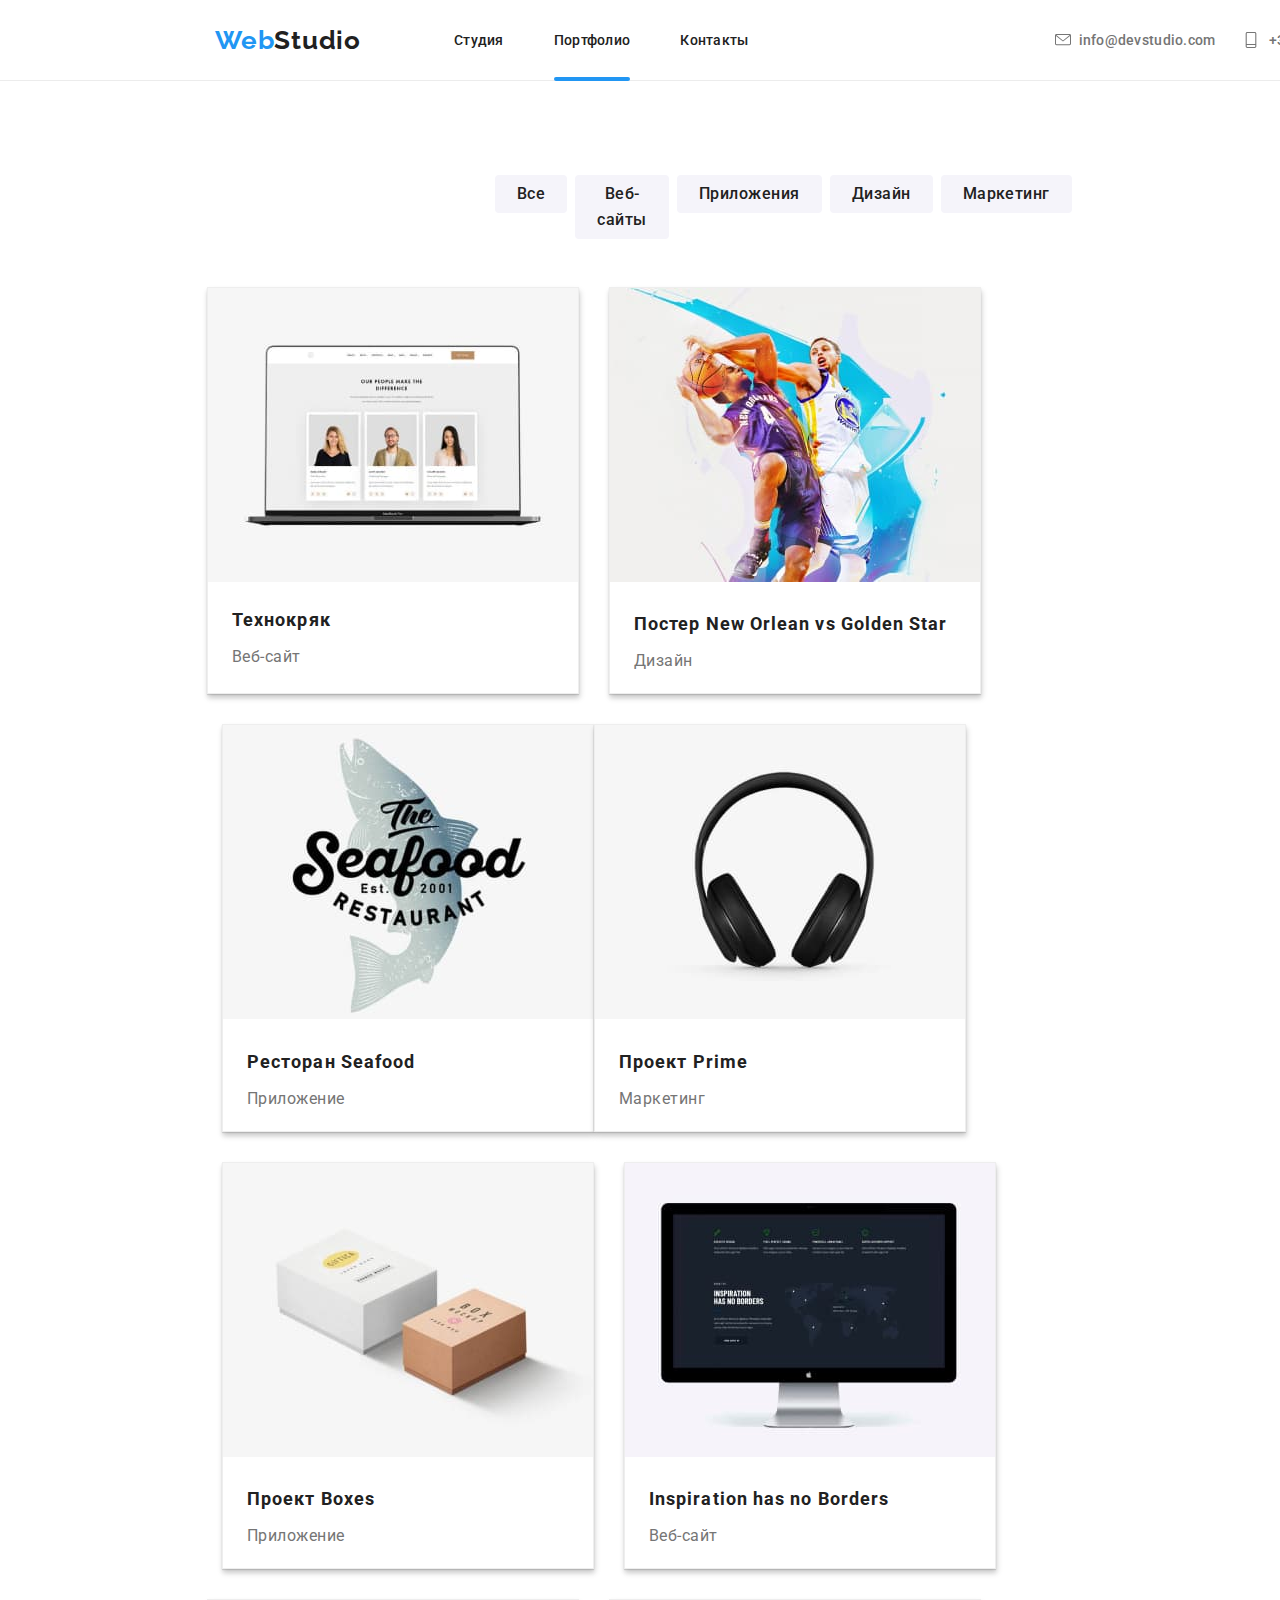
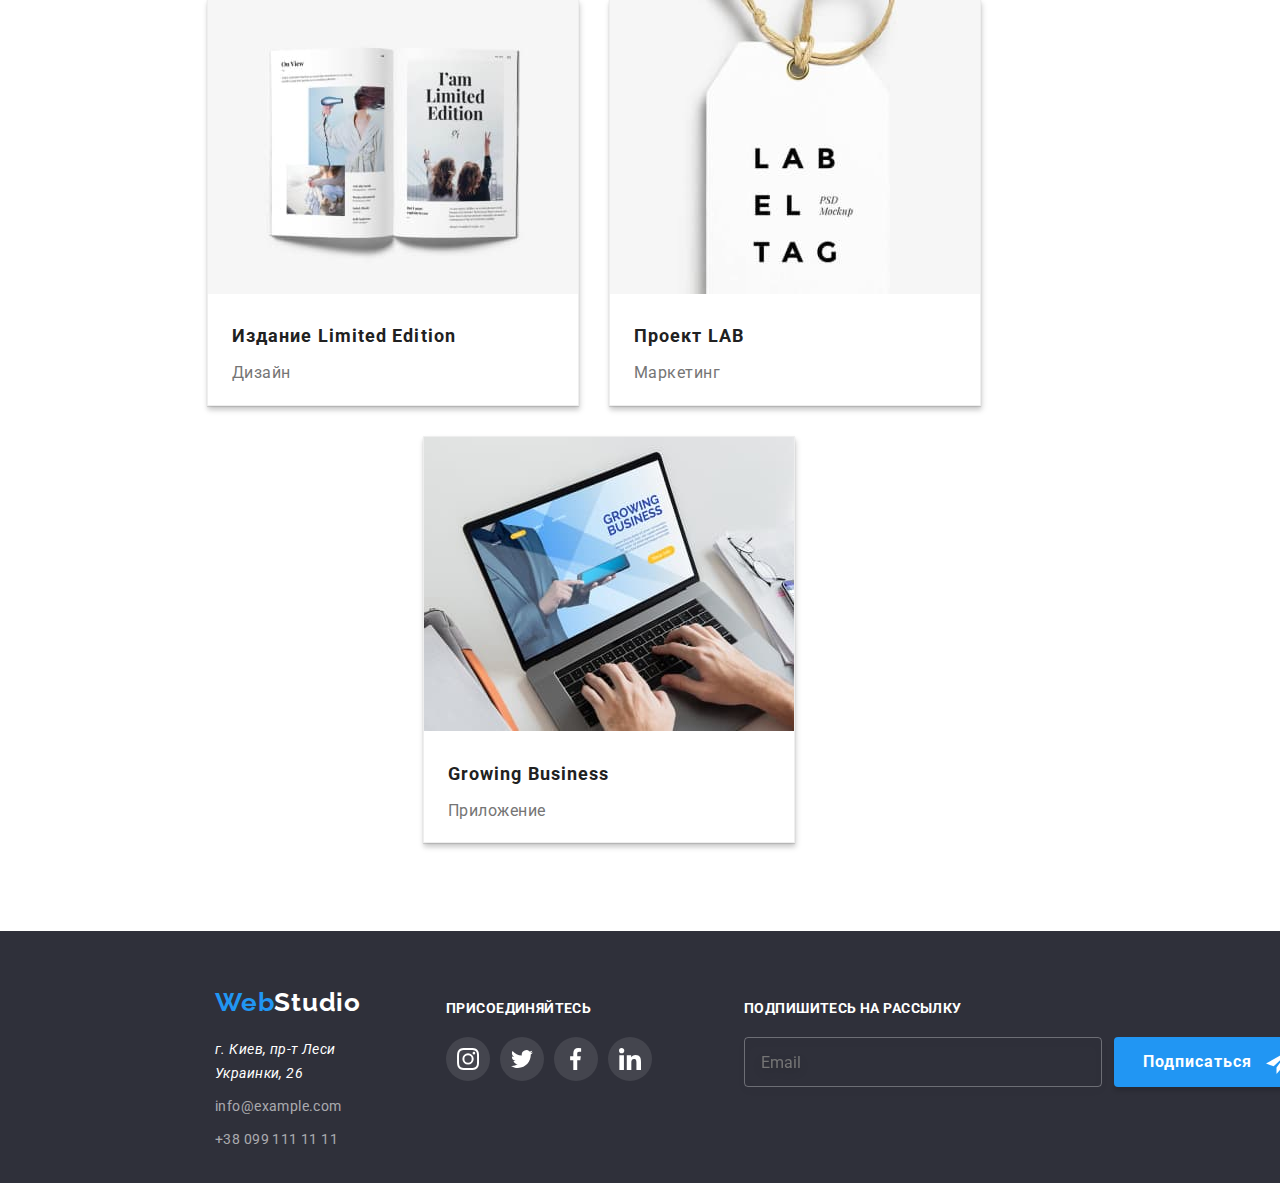
==== portfolio.html @ 0d61fb9a "hw7 done" ====
<!DOCTYPE html>
<html lang="en">
  <!-- Голова сторінки -->
  <head>
    <meta charset="UTF-8" />
    <meta name="viewport" content="width=device-width, initial-scale=1.0" />
    <title>Document</title>
    <link rel="stylesheet" href="./css/main.min.css" />
  </head>
  <body>
    <!-- Шапка сайта -->
    <header class="header border">
      <nav class="nav-container d-flex">
        <div class="nav-logo">
          <a href="/" class="logo-blue"
            >Web<span class="logo-black">Studio</span></a
          >
        </div>
        <div class="nav-menu">
          <ul class="nav-list d-flex">
            <li class="nav-item">
              <a href="./index.html" class="nav-item">Студия</a>
            </li>
            <li class="nav-item">
              <a href="./portfolio.html" class="nav-item blue-border"
                >Портфолио</a
              >
            </li>
            <li class="nav-item"><a href="#" class="nav-item">Контакты</a></li>
          </ul>
        </div>
        <div class="nav-contacts d-flex">
          <ul class="address-list d-flex">
            <li class="address-item">
              <a href="mailto:info@devstudio.com" class="address-link">
                <svg class="nav-icon p1">
                  <use href="./images/spreat.svg#icon-mail"></use>
                </svg>
                info@devstudio.com
              </a>
            </li>
            <li class="address-item">
              <a href="tel:+380961111111" class="address-link">
                <svg class="nav-icon p2">
                  <use href="./images/spreat.svg#icon-phone"></use>
                </svg>
                +38 096 111 11 11
              </a>
            </li>
          </ul>
        </div>
      </nav>
    </header>
    <!-- Головна частина сайта -->
    <main>
      <section class="portfolio-container d-flex">
        <div>
          <ul class="portfolio-filter d-flex">
            <li class="portfolio-button-container">
              <button class="portfolio-button">Все</button>
            </li>
            <li class="portfolio-button-container">
              <button class="portfolio-button">Веб-сайты</button>
            </li>
            <li class="portfolio-button-container">
              <button class="portfolio-button">Приложения</button>
            </li>
            <li class="portfolio-button-container">
              <button class="portfolio-button">Дизайн</button>
            </li>
            <li class="portfolio-button-container">
              <button class="portfolio-button">Маркетинг</button>
            </li>
          </ul>
        </div>
        <div class="portfolio-list d-flex">
          <ul class="d-flex">
            <li class="porfolio-item">
              <div class="portfolio-box rel">
                <img
                  src="./images/prt-1.jpg"
                  alt="Технокряк"
                  width="370"
                  height="294"
                />

                <div class="overlay-portfolio d-flex">
                  <p class="portfolio-item-text-firstitem">
                    Технокряк это современная площадка распространения
                    коронавируса. Компании используют эту платформу для
                    цифрового шпионажа и атак на защищённые сервера конкурентов.
                  </p>
                </div>
              </div>

              <h2 class="portfolio-item-title">Технокряк</h2>
              <p class="portfolio-item-text">Веб-сайт</p>
            </li>
            <li class="porfolio-item">
              <img
                src="./images/prt-2.jpg"
                alt="Баскетболісти"
                width="370"
                height="294"
              />
              <h2 class="portfolio-item-title">
                Постер New Orlean vs Golden Star
              </h2>
              <p class="portfolio-item-text">Дизайн</p>
            </li>
            <li class="porfolio-item">
              <img
                src="./images/prt-3.jpg"
                alt="Ресторан The seafood"
                width="370"
                height="294"
              />
              <h2 class="portfolio-item-title">Ресторан Seafood</h2>
              <p class="portfolio-item-text">Приложение</p>
            </li>
            <li class="porfolio-item">
              <img
                src="./images/prt-4.jpg"
                alt="Наушники"
                width="370"
                height="294"
              />
              <h2 class="portfolio-item-title">Проект Prime</h2>
              <p class="portfolio-item-text">Маркетинг</p>
            </li>
            <li class="porfolio-item">
              <img
                src="./images/prt-5.jpg"
                alt="Проект Boxes"
                width="370"
                height="294"
              />
              <h2 class="portfolio-item-title">Проект Boxes</h2>
              <p class="portfolio-item-text">Приложение</p>
            </li>
            <li class="porfolio-item">
              <img
                src="./images/prt-6.jpg"
                alt="Монитор"
                width="370"
                height="294"
              />
              <h2 class="portfolio-item-title">Inspiration has no Borders</h2>
              <p class="portfolio-item-text">Веб-сайт</p>
            </li>
            <li class="porfolio-item">
              <img
                src="./images/prt-7.jpg"
                alt="Издание"
                width="370"
                height="294"
              />
              <h2 class="portfolio-item-title">Издание Limited Edition</h2>
              <p class="portfolio-item-text">Дизайн</p>
            </li>
            <li class="porfolio-item">
              <img
                src="./images/prt-8.jpg"
                alt="LAB тэг"
                width="370"
                height="294"
              />
              <h2 class="portfolio-item-title">Проект LAB</h2>
              <p class="portfolio-item-text">Маркетинг</p>
            </li>
            <li class="porfolio-item">
              <img
                src="./images/prt-9.jpg"
                alt="Ноутбук"
                width="370"
                height="294"
              />
              <h2 class="portfolio-item-title">Growing Business</h2>
              <p class="portfolio-item-text">Приложение</p>
            </li>
          </ul>
        </div>
      </section>
    </main>
    <!-- Підвал сайта -->
    <footer>
      <div class="footer-div-background d-flex">
        <div class="footer-contacts d-flex">
          <a href="/" class="logo-blue"
            >Web<span class="logo-white">Studio</span></a
          >
          <address class="address-footer">
            г. Киев, пр-т Леси Украинки, 26
          </address>
          <a href="mailto:info@example.com" class="contacts-footer"
            >info@example.com</a
          >

          <a href="tel:+380991111111" class="contacts-footer"
            >+38 099 111 11 11</a
          >
        </div>
        <div class="footer-socials">
          <h3 class="join-title">Присоединяйтесь</h3>
          <ul class="footer-list d-flex">
            <li class="footer-list-icon-container d-flex">
              <a href="#" class="footer-social-link">
                <svg class="footer-social-icon">
                  <use href="./images/spreat.svg#icon-instagram"></use>
                </svg>
              </a>
            </li>
            <li class="footer-list-icon-container">
              <a href="#" class="footer-social-link">
                <svg class="footer-social-icon">
                  <use href="./images/spreat.svg#icon-twitter"></use>
                </svg>
              </a>
            </li>
            <li class="footer-list-icon-container">
              <a href="#" class="footer-social-link">
                <svg class="footer-social-icon">
                  <use href="./images/spreat.svg#icon-facebook"></use>
                </svg>
              </a>
            </li>
            <li class="footer-list-icon-container">
              <a href="#" class="footer-social-link">
                <svg class="footer-social-icon">
                  <use href="./images/spreat.svg#icon-linkedin"></use>
                </svg>
              </a>
            </li>
          </ul>
        </div>

        <div class="mail-subscribe">
          <h3 class="join-title">Подпишитесь на рассылку</h3>
          <form class="submit-form d-flex">
            <input
              class="submit"
              type="email"
              name="email"
              placeholder="Email"
            />
            <button class="button-subscribe rel" type="submit">
              Подписаться
            </button>
          </form>
        </div>
      </div>
    </footer>
  </body>
</html>
---- css/main.min.css ----
@import url("https://fonts.googleapis.com/css2?family=Raleway:wght@700&family=Roboto:wght@400;500;700;900&display=swap");.d-flex{display:-webkit-box;display:-ms-flexbox;display:flex}.rel{position:relative}.mauto{margin:0 auto}a{text-decoration:none}ul{list-style-type:none;padding:0;margin:0}img{width:100%}.nav-item,.address-link{font-weight:500;font-size:14px;line-height:16px;letter-spacing:0.02em}.logo-blue,.logo-black,.logo-white{font-family:Raleway;font-weight:bold;font-size:26px;line-height:31px;letter-spacing:0.03em}.hero-button{font-weight:bold;font-size:16px;line-height:30px;letter-spacing:0.06em;-webkit-box-shadow:0px 4px 4px rgba(0,0,0,0.15);box-shadow:0px 4px 4px rgba(0,0,0,0.15);border-radius:4px}.hero-title{font-weight:900;font-size:44px;line-height:60px;text-align:center;letter-spacing:0.06em;text-transform:uppercase}.modal-title{font-weight:bold;font-size:20px;line-height:23px;text-align:center;letter-spacing:0.03em;color:#212121;margin:0;margin-bottom:30px;padding:0}.form-input,.text-area{border:1px solid rgba(33,33,33,0.2);border-radius:4px}.title{font-weight:700;font-size:36px;line-height:1.16;letter-spacing:0.03em;color:#212121;padding-bottom:50px;padding-top:94px;margin:0;margin-left:612px}/*! modern-normalize v0.6.0 | MIT License | https://github.com/sindresorhus/modern-normalize */*,*::before,*::after{-webkit-box-sizing:border-box;box-sizing:border-box}:root{-moz-tab-size:4;-o-tab-size:4;tab-size:4}html{line-height:1.15;-webkit-text-size-adjust:100%}h1{margin:0}button{border:none}body{font-family:"Roboto", sans-serif;margin:0}hr{height:0}abbr[title]{-webkit-text-decoration:underline dotted;text-decoration:underline dotted}b,strong{font-weight:bolder}code,kbd,samp,pre{font-family:SFMono-Regular, Consolas, "Liberation Mono", Menlo, monospace;font-size:1em}small{font-size:80%}sub,sup{font-size:75%;line-height:0;position:relative;vertical-align:baseline}sub{bottom:-0.25em}sup{top:-0.5em}button,input,optgroup,select,textarea{font-family:inherit;font-size:100%;line-height:1.15;margin:0}button,select{text-transform:none}button,[type="button"],[type="reset"],[type="submit"]{-webkit-appearance:button}button::-moz-focus-inner,[type="button"]::-moz-focus-inner,[type="reset"]::-moz-focus-inner,[type="submit"]::-moz-focus-inner{border-style:none;padding:0}button:-moz-focusring,[type="button"]:-moz-focusring,[type="reset"]:-moz-focusring,[type="submit"]:-moz-focusring{outline:1px dotted ButtonText}fieldset{padding:0.35em 0.75em 0.625em}legend{padding:0}progress{vertical-align:baseline}[type="number"]::-webkit-inner-spin-button,[type="number"]::-webkit-outer-spin-button{height:auto}[type="search"]{-webkit-appearance:textfield;outline-offset:-2px}[type="search"]::-webkit-search-decoration{-webkit-appearance:none}::-webkit-file-upload-button{-webkit-appearance:button;font:inherit}summary{display:list-item}.nav-container{display:-webkit-box;display:-ms-flexbox;display:flex;-webkit-box-align:center;-ms-flex-align:center;align-items:center;margin-left:215px;margin-right:auto;height:80px;width:100%}.logo-blue{color:#2196f3}.logo-black{color:#212121}.nav-menu{padding-left:93px;padding-right:305px}.nav-item{color:#212121}.nav-item:not(:last-child){padding-right:50px}.nav-item:hover{color:#2196f3;-webkit-transition:250ms cubic-bezier(0.4, 0, 0.2, 1);transition:250ms cubic-bezier(0.4, 0, 0.2, 1)}.blue-border{position:relative}.blue-border::after{content:"";position:absolute;width:100%;height:4px;background:#2196f3;border-radius:2px;display:inline-block;top:44.5px;left:0}.address-list{padding-left:10px}.address-list :not(:last-child){padding-right:38px}.address-item{padding-left:15px;display:-webkit-box;display:-ms-flexbox;display:flex;-ms-flex-wrap:nowrap;flex-wrap:nowrap;-webkit-box-pack:center;-ms-flex-pack:center;justify-content:center;-webkit-box-align:center;-ms-flex-align:center;align-items:center}.nav-contacts{position:relative}.address-link{color:#757575}.address-link:hover{color:#2196f3;-webkit-transition:250ms cubic-bezier(0.4, 0, 0.2, 1);transition:250ms cubic-bezier(0.4, 0, 0.2, 1)}.nav-icon{position:absolute;height:24px;width:16px;fill:currentColor;display:inline-block}.nav-icon.p1{left:1px;top:-4px}.nav-icon.p2{left:189px;top:-4px}.overlay{height:600px;background-image:-webkit-gradient(linear, left top, right top, from(rgba(47,48,58,0.4)), to(rgba(47,48,58,0.4))),url("../images/overlay.jpg");background-image:linear-gradient(to right, rgba(47,48,58,0.4), rgba(47,48,58,0.4)),url("../images/overlay.jpg");background-repeat:no-repeat;display:block;background-size:cover;background-position:center;width:100%}.hero-title{position:absolute;left:452px;top:280px;color:#fff;width:696px;height:120px}.footer-div-background{padding-left:215px;padding-top:56px;padding-bottom:25px;background:#2f303a;height:252px}.footer-div-background div{-ms-flex-wrap:wrap;flex-wrap:wrap}.footer-contacts{-webkit-box-orient:vertical;-webkit-box-direction:normal;-ms-flex-direction:column;flex-direction:column;padding:0;margin-right:85px}.logo-white{color:#fff}.address-footer{font-size:14px;line-height:1.71;letter-spacing:0.03em;color:#fff;padding-top:20px}.contacts-footer{font-size:14px;line-height:1.71;letter-spacing:0.03em;color:rgba(255,255,255,0.6);padding-top:9px}.footer-socials{display:block;margin-right:92px}.join-title{font-weight:700;font-size:14px;line-height:1.14;letter-spacing:0.03em;text-transform:uppercase;color:#fff;margin-bottom:20px}.footer-list{padding:0;-webkit-box-pack:start;-ms-flex-pack:start;justify-content:flex-start}.footer-social-link{display:-webkit-inline-box;display:-ms-inline-flexbox;display:inline-flex;-webkit-box-pack:center;-ms-flex-pack:center;justify-content:center;-webkit-box-align:center;-ms-flex-align:center;align-items:center;color:#fff;height:44px;width:44px;background:rgba(255,255,255,0.1);border-radius:50%;-webkit-transition:250ms cubic-bezier(0.4, 0, 0.2, 1);transition:250ms cubic-bezier(0.4, 0, 0.2, 1)}.footer-social-link:hover{background-color:#2196f3;color:#ffffff;border-radius:50%}.footer-social-icon{width:22px;height:22px;fill:currentColor}.footer-list-icon-container:not(:last-child){padding-right:10px}.mail-subscribe{display:block}.submit{padding-left:16px;width:358px;height:50px;-webkit-filter:drop-shadow(0px 4px 4px rgba(0,0,0,0.15));filter:drop-shadow(0px 4px 4px rgba(0,0,0,0.15));border-radius:4px;background-color:inherit;margin-right:12px;color:#fff;border:1px solid rgba(255,255,255,0.3)}.submit:focus{content:"";outline:none;border:1px solid rgba(255,255,255,0.3);-webkit-filter:drop-shadow(0px 4px 4px rgba(0,0,0,0.15));filter:drop-shadow(0px 4px 4px rgba(0,0,0,0.15))}.submit-form{-ms-flex-wrap:nowrap;flex-wrap:nowrap}.button-subscribe{width:200px;height:50px;background:#2196f3;-webkit-box-shadow:0px 4px 4px rgba(0,0,0,0.15);box-shadow:0px 4px 4px rgba(0,0,0,0.15);border:0;border-radius:4px;font-weight:bold;font-size:16px;line-height:30px;letter-spacing:0.06em;display:-webkit-inline-box;display:-ms-inline-flexbox;display:inline-flex;-webkit-box-pack:center;-ms-flex-pack:center;justify-content:center;-webkit-box-align:center;-ms-flex-align:center;align-items:center;color:#fff;padding-right:62px;padding-left:29px}.button-subscribe::after{display:block;content:"";background-image:url(../images/telegram-icon.svg);width:24px;height:24px;position:absolute;top:13px;right:0;-webkit-transform:translateX(-100%);transform:translateX(-100%)}.benefits-container{margin-top:94px;width:100%;margin-right:auto;margin-left:auto}.img-benefits{width:270px;height:120px;background:#f5f4fa;border-radius:4px;background-repeat:no-repeat;background-position:center;margin-bottom:30px}.img1{background-image:url(/images/sputnik.svg)}.img2{background-image:url(/images/clock.svg)}.img3{background-image:url(/images/diagram.svg)}.img4{background-image:url(/images/astronaut.svg)}.benefits-list{margin:0;padding:0;bottom:none;-webkit-box-align:center;-ms-flex-align:center;align-items:center;padding:0;margin-left:215px;margin-right:215px}.benefits-list li:not(:last-child){margin-right:30px}.benefits-item{display:inline-block;-ms-flex-wrap:wrap;flex-wrap:wrap;-webkit-box-align:center;-ms-flex-align:center;align-items:center;text-align:left;-webkit-box-pack:center;-ms-flex-pack:center;justify-content:center}.benefits-title{font-weight:700;font-size:14px;line-height:1.14;letter-spacing:0.03em;text-transform:uppercase;color:#212121}.benefits-text{font-size:14px;line-height:1.71;letter-spacing:0.03em;color:#757575;width:270px;height:75px;margin:0;margin-top:10px}.flex-container{margin-bottom:94px}.doing-list{padding-left:0;margin:0 215px;padding-left:0;padding-right:0;margin-top:0;margin-left:215px;margin-right:215px;font-weight:bold;font-size:14px;line-height:16px;text-align:center;letter-spacing:0.03em;text-transform:uppercase}.doing-item{width:370px;height:294px;position:relative}.doing-item:not(:last-child){margin-right:30px}.doing-img{width:370px;height:294px;z-index:-1}.doing-text{position:absolute;z-index:1;bottom:16px;font-weight:700;font-size:14px;line-height:1.14;text-align:center;letter-spacing:0.03em;text-transform:uppercase;color:#fff}.doint-item-container{position:absolute;bottom:0;-webkit-box-pack:center;-ms-flex-pack:center;justify-content:center;-webkit-box-align:center;-ms-flex-align:center;align-items:center;width:370px;height:70px;background-color:rgba(47,48,58,0.8)}.section-background{background-color:#f5f4fa}.team-container{-webkit-box-orient:vertical;-webkit-box-direction:normal;-ms-flex-direction:column;flex-direction:column;-ms-flex-wrap:wrap;flex-wrap:wrap;height:702px;padding-top:92px;margin-left:215px}.team-h{margin:0;margin-bottom:50px;padding:0;margin-left:451px}.team-list{padding-bottom:94px;text-align:center;-webkit-box-align:center;-ms-flex-align:center;align-items:center;margin:0;padding:0}.team-item{display:block;background:#fff;-webkit-box-shadow:0px 1px 3px rgba(0,0,0,0.12),0px 1px 1px rgba(0,0,0,0.14),0px 2px 1px rgba(0,0,0,0.2);box-shadow:0px 1px 3px rgba(0,0,0,0.12),0px 1px 1px rgba(0,0,0,0.14),0px 2px 1px rgba(0,0,0,0.2);border-radius:0px 0px 4px 4px;width:270px;height:428px}.team-item:not(:last-child){margin-right:30px}.team-list-top{display:block;width:270px;height:260px;margin:0;padding:0}.team-name{-webkit-box-align:center;-ms-flex-align:center;align-items:center;-webkit-box-pack:center;-ms-flex-pack:center;justify-content:center;font-weight:500;font-size:16px;line-height:1.19;text-align:center;letter-spacing:0.03em;color:#212121;padding-top:30px}.team-position{font-size:16px;line-height:1.19;letter-spacing:0.03em;color:#757575;text-align:center;padding-top:10px;margin:0}.social-list{padding-left:32px;padding-top:16px;display:-webkit-box;display:-ms-flexbox;display:flex}.social-link{display:-webkit-inline-box;display:-ms-inline-flexbox;display:inline-flex;-webkit-box-pack:center;-ms-flex-pack:center;justify-content:center;-webkit-box-align:center;-ms-flex-align:center;align-items:center;color:#afb1b8;height:44px;width:44px;-webkit-transition:250ms cubic-bezier(0.4, 0, 0.2, 1);transition:250ms cubic-bezier(0.4, 0, 0.2, 1);overflow:hidden;margin-right:10px}.social-link:hover{background-color:#2196f3;color:#fff;border-radius:50%}.social-icon{width:22px;height:22px;fill:currentColor}.fav-clients{-webkit-box-orient:vertical;-webkit-box-direction:normal;-ms-flex-direction:column;flex-direction:column;margin-bottom:98px}.fav-title{font-weight:700;font-size:36px;line-height:1.16;letter-spacing:0.03em;color:#212121;margin:0;padding-bottom:50px;padding-top:99px;margin-left:605px}.clients-list{margin-left:215px;margin-right:215px;display:-webkit-box;display:-ms-flexbox;display:flex;padding-left:0}.clients-list-item{display:-webkit-inline-box;display:-ms-inline-flexbox;display:inline-flex;-webkit-box-pack:center;-ms-flex-pack:center;justify-content:center;-webkit-box-align:center;-ms-flex-align:center;align-items:center;border:1px solid #afb1b8;-webkit-box-sizing:border-box;box-sizing:border-box;border-radius:4px;width:170px;height:90px;color:#afb1b8;-webkit-transition:250ms cubic-bezier(0.4, 0, 0.2, 1);transition:250ms cubic-bezier(0.4, 0, 0.2, 1)}.clients-list-item:hover{color:#2196f3;border:1px solid #2196f3}.clients-logo{fill:currentColor;width:44px;height:49px}.clients-item:not(:last-child){padding-right:30px}.footer-div-background{padding-left:215px;padding-top:56px;padding-bottom:25px;background:#2f303a;height:252px}.footer-div-background div{-ms-flex-wrap:wrap;flex-wrap:wrap}.footer-contacts{-webkit-box-orient:vertical;-webkit-box-direction:normal;-ms-flex-direction:column;flex-direction:column;padding:0;margin-right:85px}.logo-white{color:#fff}.address-footer{font-size:14px;line-height:1.71;letter-spacing:0.03em;color:#fff;padding-top:20px}.contacts-footer{font-size:14px;line-height:1.71;letter-spacing:0.03em;color:rgba(255,255,255,0.6);padding-top:9px}.footer-socials{display:block;margin-right:92px}.join-title{font-weight:700;font-size:14px;line-height:1.14;letter-spacing:0.03em;text-transform:uppercase;color:#fff;margin-bottom:20px}.footer-list{padding:0;-webkit-box-pack:start;-ms-flex-pack:start;justify-content:flex-start}.footer-social-link{display:-webkit-inline-box;display:-ms-inline-flexbox;display:inline-flex;-webkit-box-pack:center;-ms-flex-pack:center;justify-content:center;-webkit-box-align:center;-ms-flex-align:center;align-items:center;color:#fff;height:44px;width:44px;background:rgba(255,255,255,0.1);border-radius:50%;-webkit-transition:250ms cubic-bezier(0.4, 0, 0.2, 1);transition:250ms cubic-bezier(0.4, 0, 0.2, 1)}.footer-social-link:hover{background-color:#2196f3;color:#ffffff;border-radius:50%}.footer-social-icon{width:22px;height:22px;fill:currentColor}.footer-list-icon-container:not(:last-child){padding-right:10px}.mail-subscribe{display:block}.submit{padding-left:16px;width:358px;height:50px;-webkit-filter:drop-shadow(0px 4px 4px rgba(0,0,0,0.15));filter:drop-shadow(0px 4px 4px rgba(0,0,0,0.15));border-radius:4px;background-color:inherit;margin-right:12px;color:#fff;border:1px solid rgba(255,255,255,0.3)}.submit:focus{content:"";outline:none;border:1px solid rgba(255,255,255,0.3);-webkit-filter:drop-shadow(0px 4px 4px rgba(0,0,0,0.15));filter:drop-shadow(0px 4px 4px rgba(0,0,0,0.15))}.submit-form{-ms-flex-wrap:nowrap;flex-wrap:nowrap}.button-subscribe{width:200px;height:50px;background:#2196f3;-webkit-box-shadow:0px 4px 4px rgba(0,0,0,0.15);box-shadow:0px 4px 4px rgba(0,0,0,0.15);border:0;border-radius:4px;font-weight:bold;font-size:16px;line-height:30px;letter-spacing:0.06em;display:-webkit-inline-box;display:-ms-inline-flexbox;display:inline-flex;-webkit-box-pack:center;-ms-flex-pack:center;justify-content:center;-webkit-box-align:center;-ms-flex-align:center;align-items:center;color:#fff;padding-right:62px;padding-left:29px}.button-subscribe::after{display:block;content:"";background-image:url(../images/telegram-icon.svg);width:24px;height:24px;position:absolute;top:13px;right:0;-webkit-transform:translateX(-100%);transform:translateX(-100%)}.border{border-bottom:1px solid #ececec}.portfolio-container{-ms-flex-wrap:wrap;flex-wrap:wrap}.portfolio-containerdiv{margin-left:100px;margin:0;padding:0}.portfolio-filter{padding:0;margin:94px 495px 48px}.portfolio-button-container{display:block;margin:0;margin-right:8px}.portfolio-button{background:#f5f4fa;border-radius:4px;border:0;font-weight:500;padding:6px 22px;font-size:16px;line-height:26px;text-align:center;letter-spacing:0.03em;color:#212121;-webkit-transition:250ms cubic-bezier(0.4, 0, 0.2, 1);transition:250ms cubic-bezier(0.4, 0, 0.2, 1)}.portfolio-button:hover{color:#fff;background:#2196f3;-webkit-box-shadow:0px 3px 1px rgba(0,0,0,0.1),0px 1px 2px rgba(0,0,0,0.08),0px 2px 2px rgba(0,0,0,0.12);box-shadow:0px 3px 1px rgba(0,0,0,0.1),0px 1px 2px rgba(0,0,0,0.08),0px 2px 2px rgba(0,0,0,0.12);border-radius:4px;border:0;font-family:Roboto;font-style:normal;font-weight:500;font-size:16px;line-height:26px;text-align:center;letter-spacing:0.03em}.portfolio-list{max-width:1600px;-ms-flex-wrap:wrap;flex-wrap:wrap;margin-left:138px;margin-right:200px}.porfolio-item{display:block;background:#fff;border:1px solid #eeeeee;-webkit-box-shadow:0px 1px 1px rgba(0,0,0,0.12),0px 4px 4px rgba(0,0,0,0.06),1px 4px 6px rgba(0,0,0,0.16);box-shadow:0px 1px 1px rgba(0,0,0,0.12),0px 4px 4px rgba(0,0,0,0.06),1px 4px 6px rgba(0,0,0,0.16);margin:0;padding:0;margin-right:30px;margin-bottom:30px}.porfolio-item:nth-child(3n){margin-right:0}.porfolio-item:nth-last-child(-n+3){margin-bottom:30px}.portfolio-box{width:370px;height:294px;overflow:hidden;margin:0;padding:0}.portfolio-box:hover .overlay-portfolio{-webkit-transform:translatey(0);transform:translatey(0)}.overlay-portfolio{-webkit-box-pack:center;-ms-flex-pack:center;justify-content:center;-webkit-box-align:center;-ms-flex-align:center;align-items:center;position:absolute;top:0;left:0;width:100%;height:100%;background:rgba(33,150,243,0.9);-webkit-transform:translatey(100%);transform:translatey(100%);-webkit-transition:-webkit-transform 250ms cubic-bezier(0.4, 0, 0.2, 1);transition:-webkit-transform 250ms cubic-bezier(0.4, 0, 0.2, 1);transition:transform 250ms cubic-bezier(0.4, 0, 0.2, 1);transition:transform 250ms cubic-bezier(0.4, 0, 0.2, 1), -webkit-transform 250ms cubic-bezier(0.4, 0, 0.2, 1)}.portfolio-item-text-firstitem{font-size:18px;line-height:1.55;letter-spacing:0.03em;color:#fff;background:rgba(33,150,243,0.9);text-align:center}.portfolio-list ul{-webkit-box-pack:center;-ms-flex-pack:center;justify-content:center;text-align:left;-ms-flex-wrap:wrap;flex-wrap:wrap;padding:0;margin:0;margin-bottom:58px}.portfolio-item-title{font-weight:700;font-size:18px;line-height:2;letter-spacing:0.06em;color:#212121;margin:20px 24px 0}.portfolio-item-text{font-size:16px;line-height:1.87;letter-spacing:0.03em;color:#757575;margin:4px 24px 17px;padding-bottom:0px}.hero-button{position:absolute;padding:10px 32px;background-color:#2196f3;color:#fff;left:700px;top:430px}.button-submit{width:200px;height:50px;background:#2196f3;-webkit-box-shadow:0px 4px 4px rgba(0,0,0,0.15);box-shadow:0px 4px 4px rgba(0,0,0,0.15);border:0;border-radius:4px;font-size:16px;line-height:30px;letter-spacing:0.06em;color:#fff;padding:10px 55px;margin-left:125px;margin-right:123px}.modal-close-button{position:absolute;-webkit-box-pack:center;-ms-flex-pack:center;justify-content:center;-webkit-box-align:center;-ms-flex-align:center;align-items:center;top:0;right:0;margin-top:8px;margin-right:8px;background:#fff;border:1px solid rgba(0,0,0,0.1);border-radius:50%;color:#000000;cursor:pointer;-webkit-transition:250ms cubic-bezier(0.4, 0, 0.2, 1);transition:250ms cubic-bezier(0.4, 0, 0.2, 1)}.portfolio-button{background:#f5f4fa;border-radius:4px;border:0;font-weight:500;padding:6px 22px;font-size:16px;line-height:26px;text-align:center;letter-spacing:0.03em;color:#212121;-webkit-transition:250ms cubic-bezier(0.4, 0, 0.2, 1);transition:250ms cubic-bezier(0.4, 0, 0.2, 1)}.backdrop{position:fixed;top:0;left:0;width:100%;height:100%;background-color:rgba(0,0,0,0.2);z-index:1}.backdrop.is-hidden{opacity:0;pointer-events:none}.modal{position:absolute;top:512px;left:800px;-webkit-transform:translate(-50%, -50%);transform:translate(-50%, -50%);width:528px;height:581px;background:#fff;-webkit-box-shadow:0px 1px 3px rgba(0,0,0,0.12),0px 1px 1px rgba(0,0,0,0.14),0px 2px 1px rgba(0,0,0,0.2);box-shadow:0px 1px 3px rgba(0,0,0,0.12),0px 1px 1px rgba(0,0,0,0.14),0px 2px 1px rgba(0,0,0,0.2);border-radius:4px;padding:40px;-webkit-box-orient:vertical;-webkit-box-direction:normal;-ms-flex-direction:column;flex-direction:column}.modal-box{display:block}.form-field{display:block;width:100%;margin:0;padding:0}.form-input{width:100%;height:40px;margin:0;margin-bottom:10px;padding:12px 42px;margin-bottom:28px;-webkit-transition:250ms cubic-bezier(0.4, 0, 0.2, 1);transition:250ms cubic-bezier(0.4, 0, 0.2, 1);outline:none}.form-input:focus ~ .icon{fill:#2196f3}.form-input:focus{border:1px solid #2196f3}.form-label{top:-4px;left:0;-webkit-transform:translateY(-100%);transform:translateY(-100%);position:absolute;font-size:12px;line-height:14px;letter-spacing:0.01em;color:#757575}.icon{position:absolute;left:15px;top:14px;display:block;width:12px;height:12px;color:inherit;background-color:#fff;-webkit-transition:250ms cubic-bezier(0.4, 0, 0.2, 1);transition:250ms cubic-bezier(0.4, 0, 0.2, 1)}.text-area{display:block;width:100%;width:448px;height:120px;resize:none;border-radius:4px;padding:12px 16px;outline:none;-webkit-transition:250ms cubic-bezier(0.4, 0, 0.2, 1);transition:250ms cubic-bezier(0.4, 0, 0.2, 1);font-size:12px;line-height:14px;letter-spacing:0.01em}.text-area:focus{border:1px solid #2196f3}.form-field-rules{display:block;margin-left:37px;margin-top:20px;margin-bottom:30px}.checked-icon{position:absolute;left:-25px;top:3px;display:inline-block;width:16px;height:15px;border:2px solid #212121;border-radius:20%;fill:#fff;-webkit-transition:250ms cubic-bezier(0.4, 0, 0.2, 1);transition:250ms cubic-bezier(0.4, 0, 0.2, 1)}.checkbox-label{letter-spacing:0.03em;font-size:14px;line-height:24px;letter-spacing:0.03em;color:#757575}.acception-link{font-size:14px;line-height:24px;letter-spacing:0.03em;color:#2196f3;text-decoration:underline}.rules-checkbox{position:absolute;-webkit-appearance:none;-moz-appearance:none;appearance:none}.rules-checkbox:checked+.checked-icon{border:0;border-radius:20%;background-color:#2196f3}.rules-checkbox .button-submit{font-weight:bold}.modal-close-button{width:30px;height:30px;overflow:auto}.modal-close-button:hover{fill:#2196f3}.close-button-svg{color:inherit;width:11px;height:11px}
/*# sourceMappingURL=main.min.css.map */
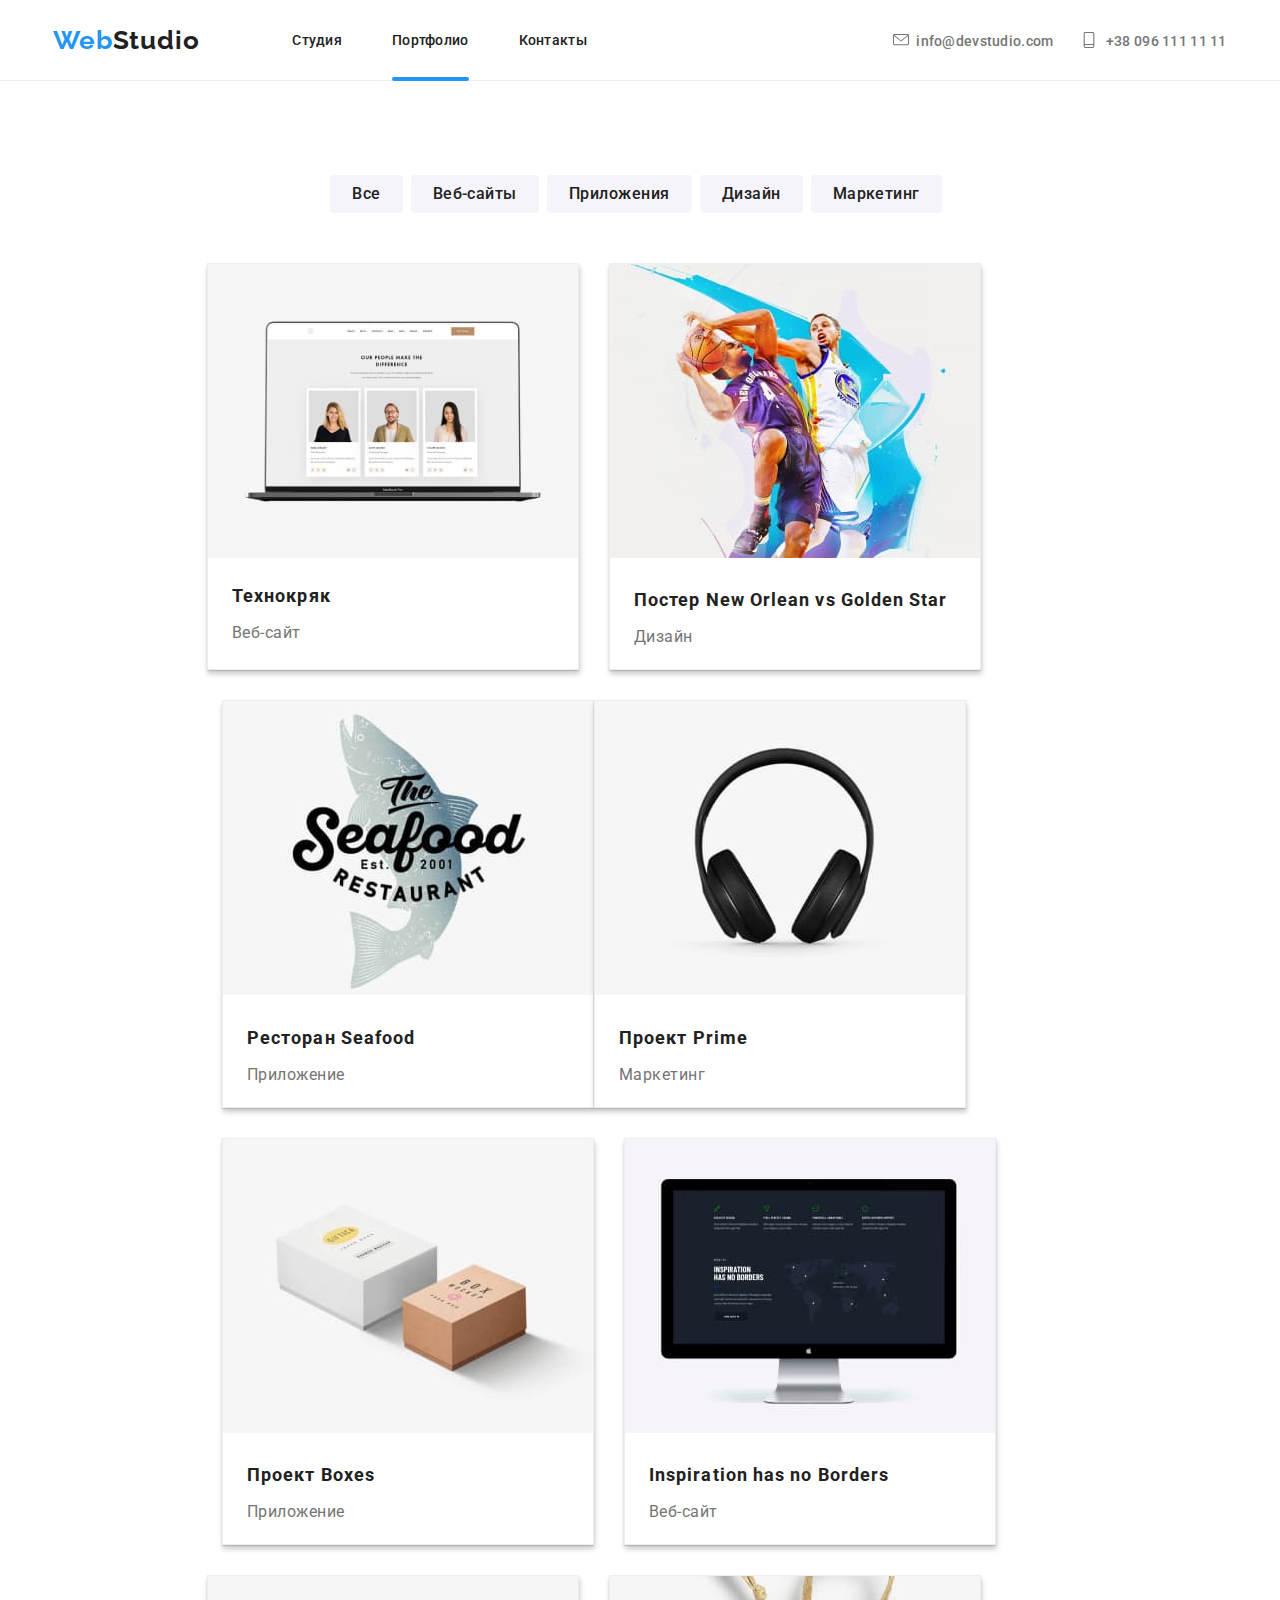
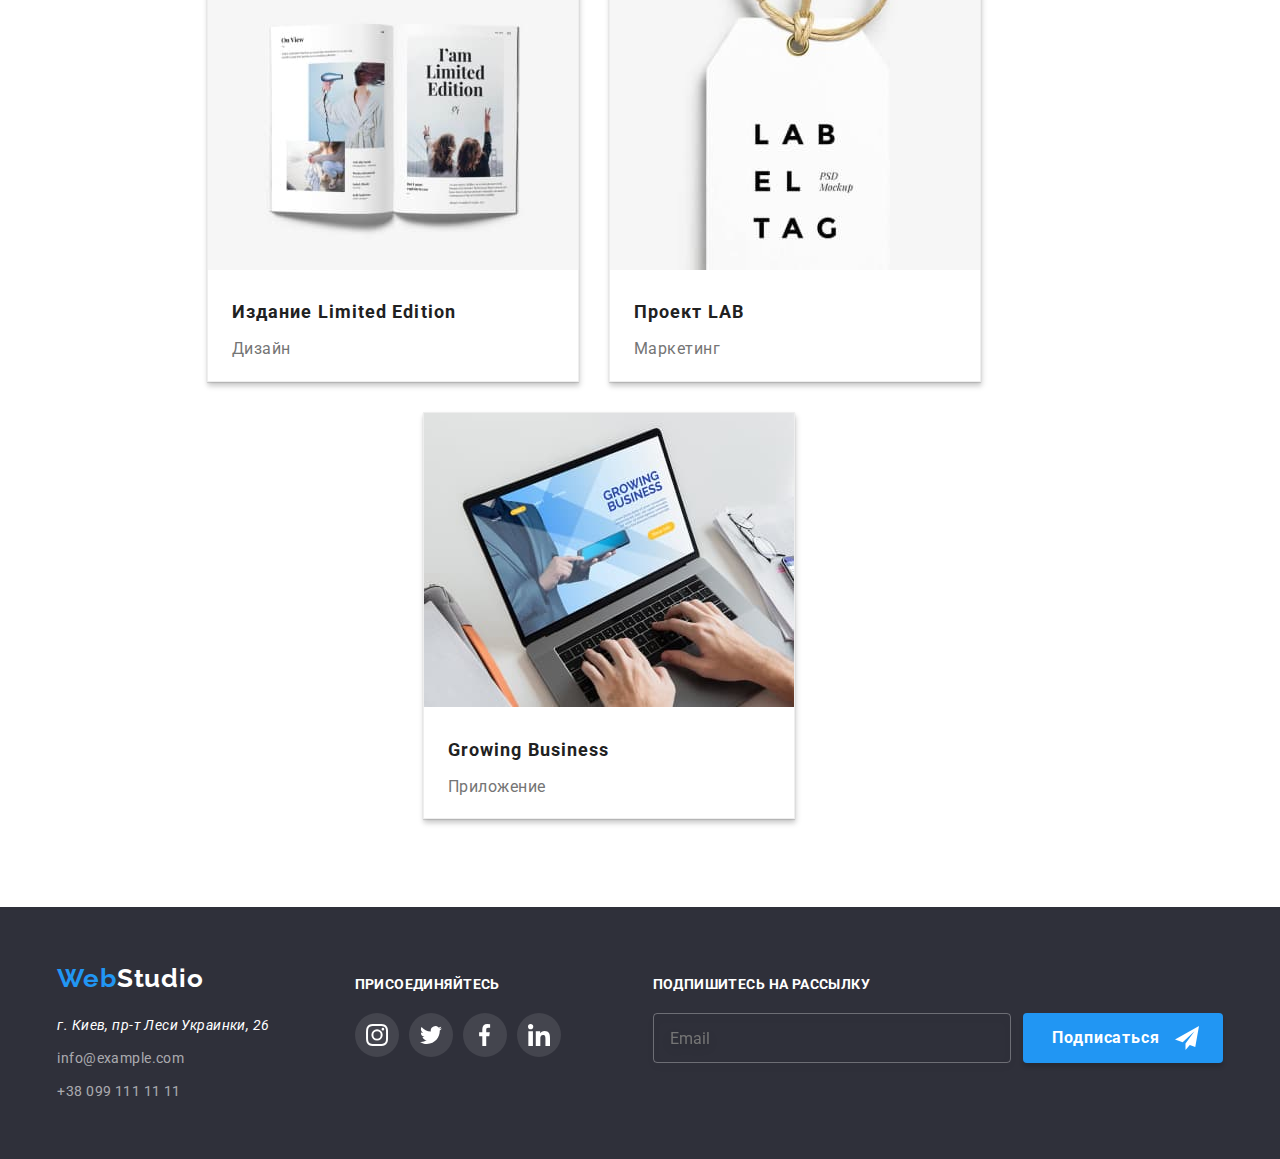
==== commit f9988791: "HW7 margins fixed" ====
--- a/portfolio.html
+++ b/portfolio.html
@@ -11,7 +11,7 @@
     <!-- Шапка сайта -->
     <header class="header border">
       <nav class="nav-container d-flex">
-        <div class="nav-logo">
+        <div class="nav-logo mleft">
           <a href="/" class="logo-blue"
             >Web<span class="logo-black">Studio</span></a
           >
@@ -29,7 +29,7 @@
             <li class="nav-item"><a href="#" class="nav-item">Контакты</a></li>
           </ul>
         </div>
-        <div class="nav-contacts d-flex">
+        <div class="nav-contacts d-flex mright">
           <ul class="address-list d-flex">
             <li class="address-item">
               <a href="mailto:info@devstudio.com" class="address-link">
@@ -54,10 +54,10 @@
     <!-- Головна частина сайта -->
     <main>
       <section class="portfolio-container d-flex">
-        <div>
+        <div class="mauto">
           <ul class="portfolio-filter d-flex">
-            <li class="portfolio-button-container">
-              <button class="portfolio-button">Все</button>
+            <li class="portfolio-button-container ">
+              <button class="portfolio-button ">Все</button>
             </li>
             <li class="portfolio-button-container">
               <button class="portfolio-button">Веб-сайты</button>
@@ -68,13 +68,13 @@
             <li class="portfolio-button-container">
               <button class="portfolio-button">Дизайн</button>
             </li>
-            <li class="portfolio-button-container">
-              <button class="portfolio-button">Маркетинг</button>
+            <li class="portfolio-button-container ">
+              <button class="portfolio-button ">Маркетинг</button>
             </li>
           </ul>
         </div>
         <div class="portfolio-list d-flex">
-          <ul class="d-flex">
+          <ul class="d-flex m0">
             <li class="porfolio-item">
               <div class="portfolio-box rel">
                 <img
@@ -185,7 +185,7 @@
     <!-- Підвал сайта -->
     <footer>
       <div class="footer-div-background d-flex">
-        <div class="footer-contacts d-flex">
+        <div class="footer-contacts d-flex mleft">
           <a href="/" class="logo-blue"
             >Web<span class="logo-white">Studio</span></a
           >
@@ -234,7 +234,7 @@
           </ul>
         </div>
 
-        <div class="mail-subscribe">
+        <div class="mail-subscribe mright">
           <h3 class="join-title">Подпишитесь на рассылку</h3>
           <form class="submit-form d-flex">
             <input
--- a/css/main.min.css
+++ b/css/main.min.css
@@ -1,2 +1,2 @@
-@import url("https://fonts.googleapis.com/css2?family=Raleway:wght@700&family=Roboto:wght@400;500;700;900&display=swap");.d-flex{display:-webkit-box;display:-ms-flexbox;display:flex}.rel{position:relative}.mauto{margin:0 auto}a{text-decoration:none}ul{list-style-type:none;padding:0;margin:0}img{width:100%}.nav-item,.address-link{font-weight:500;font-size:14px;line-height:16px;letter-spacing:0.02em}.logo-blue,.logo-black,.logo-white{font-family:Raleway;font-weight:bold;font-size:26px;line-height:31px;letter-spacing:0.03em}.hero-button{font-weight:bold;font-size:16px;line-height:30px;letter-spacing:0.06em;-webkit-box-shadow:0px 4px 4px rgba(0,0,0,0.15);box-shadow:0px 4px 4px rgba(0,0,0,0.15);border-radius:4px}.hero-title{font-weight:900;font-size:44px;line-height:60px;text-align:center;letter-spacing:0.06em;text-transform:uppercase}.modal-title{font-weight:bold;font-size:20px;line-height:23px;text-align:center;letter-spacing:0.03em;color:#212121;margin:0;margin-bottom:30px;padding:0}.form-input,.text-area{border:1px solid rgba(33,33,33,0.2);border-radius:4px}.title{font-weight:700;font-size:36px;line-height:1.16;letter-spacing:0.03em;color:#212121;padding-bottom:50px;padding-top:94px;margin:0;margin-left:612px}/*! modern-normalize v0.6.0 | MIT License | https://github.com/sindresorhus/modern-normalize */*,*::before,*::after{-webkit-box-sizing:border-box;box-sizing:border-box}:root{-moz-tab-size:4;-o-tab-size:4;tab-size:4}html{line-height:1.15;-webkit-text-size-adjust:100%}h1{margin:0}button{border:none}body{font-family:"Roboto", sans-serif;margin:0}hr{height:0}abbr[title]{-webkit-text-decoration:underline dotted;text-decoration:underline dotted}b,strong{font-weight:bolder}code,kbd,samp,pre{font-family:SFMono-Regular, Consolas, "Liberation Mono", Menlo, monospace;font-size:1em}small{font-size:80%}sub,sup{font-size:75%;line-height:0;position:relative;vertical-align:baseline}sub{bottom:-0.25em}sup{top:-0.5em}button,input,optgroup,select,textarea{font-family:inherit;font-size:100%;line-height:1.15;margin:0}button,select{text-transform:none}button,[type="button"],[type="reset"],[type="submit"]{-webkit-appearance:button}button::-moz-focus-inner,[type="button"]::-moz-focus-inner,[type="reset"]::-moz-focus-inner,[type="submit"]::-moz-focus-inner{border-style:none;padding:0}button:-moz-focusring,[type="button"]:-moz-focusring,[type="reset"]:-moz-focusring,[type="submit"]:-moz-focusring{outline:1px dotted ButtonText}fieldset{padding:0.35em 0.75em 0.625em}legend{padding:0}progress{vertical-align:baseline}[type="number"]::-webkit-inner-spin-button,[type="number"]::-webkit-outer-spin-button{height:auto}[type="search"]{-webkit-appearance:textfield;outline-offset:-2px}[type="search"]::-webkit-search-decoration{-webkit-appearance:none}::-webkit-file-upload-button{-webkit-appearance:button;font:inherit}summary{display:list-item}.nav-container{display:-webkit-box;display:-ms-flexbox;display:flex;-webkit-box-align:center;-ms-flex-align:center;align-items:center;margin-left:215px;margin-right:auto;height:80px;width:100%}.logo-blue{color:#2196f3}.logo-black{color:#212121}.nav-menu{padding-left:93px;padding-right:305px}.nav-item{color:#212121}.nav-item:not(:last-child){padding-right:50px}.nav-item:hover{color:#2196f3;-webkit-transition:250ms cubic-bezier(0.4, 0, 0.2, 1);transition:250ms cubic-bezier(0.4, 0, 0.2, 1)}.blue-border{position:relative}.blue-border::after{content:"";position:absolute;width:100%;height:4px;background:#2196f3;border-radius:2px;display:inline-block;top:44.5px;left:0}.address-list{padding-left:10px}.address-list :not(:last-child){padding-right:38px}.address-item{padding-left:15px;display:-webkit-box;display:-ms-flexbox;display:flex;-ms-flex-wrap:nowrap;flex-wrap:nowrap;-webkit-box-pack:center;-ms-flex-pack:center;justify-content:center;-webkit-box-align:center;-ms-flex-align:center;align-items:center}.nav-contacts{position:relative}.address-link{color:#757575}.address-link:hover{color:#2196f3;-webkit-transition:250ms cubic-bezier(0.4, 0, 0.2, 1);transition:250ms cubic-bezier(0.4, 0, 0.2, 1)}.nav-icon{position:absolute;height:24px;width:16px;fill:currentColor;display:inline-block}.nav-icon.p1{left:1px;top:-4px}.nav-icon.p2{left:189px;top:-4px}.overlay{height:600px;background-image:-webkit-gradient(linear, left top, right top, from(rgba(47,48,58,0.4)), to(rgba(47,48,58,0.4))),url("../images/overlay.jpg");background-image:linear-gradient(to right, rgba(47,48,58,0.4), rgba(47,48,58,0.4)),url("../images/overlay.jpg");background-repeat:no-repeat;display:block;background-size:cover;background-position:center;width:100%}.hero-title{position:absolute;left:452px;top:280px;color:#fff;width:696px;height:120px}.footer-div-background{padding-left:215px;padding-top:56px;padding-bottom:25px;background:#2f303a;height:252px}.footer-div-background div{-ms-flex-wrap:wrap;flex-wrap:wrap}.footer-contacts{-webkit-box-orient:vertical;-webkit-box-direction:normal;-ms-flex-direction:column;flex-direction:column;padding:0;margin-right:85px}.logo-white{color:#fff}.address-footer{font-size:14px;line-height:1.71;letter-spacing:0.03em;color:#fff;padding-top:20px}.contacts-footer{font-size:14px;line-height:1.71;letter-spacing:0.03em;color:rgba(255,255,255,0.6);padding-top:9px}.footer-socials{display:block;margin-right:92px}.join-title{font-weight:700;font-size:14px;line-height:1.14;letter-spacing:0.03em;text-transform:uppercase;color:#fff;margin-bottom:20px}.footer-list{padding:0;-webkit-box-pack:start;-ms-flex-pack:start;justify-content:flex-start}.footer-social-link{display:-webkit-inline-box;display:-ms-inline-flexbox;display:inline-flex;-webkit-box-pack:center;-ms-flex-pack:center;justify-content:center;-webkit-box-align:center;-ms-flex-align:center;align-items:center;color:#fff;height:44px;width:44px;background:rgba(255,255,255,0.1);border-radius:50%;-webkit-transition:250ms cubic-bezier(0.4, 0, 0.2, 1);transition:250ms cubic-bezier(0.4, 0, 0.2, 1)}.footer-social-link:hover{background-color:#2196f3;color:#ffffff;border-radius:50%}.footer-social-icon{width:22px;height:22px;fill:currentColor}.footer-list-icon-container:not(:last-child){padding-right:10px}.mail-subscribe{display:block}.submit{padding-left:16px;width:358px;height:50px;-webkit-filter:drop-shadow(0px 4px 4px rgba(0,0,0,0.15));filter:drop-shadow(0px 4px 4px rgba(0,0,0,0.15));border-radius:4px;background-color:inherit;margin-right:12px;color:#fff;border:1px solid rgba(255,255,255,0.3)}.submit:focus{content:"";outline:none;border:1px solid rgba(255,255,255,0.3);-webkit-filter:drop-shadow(0px 4px 4px rgba(0,0,0,0.15));filter:drop-shadow(0px 4px 4px rgba(0,0,0,0.15))}.submit-form{-ms-flex-wrap:nowrap;flex-wrap:nowrap}.button-subscribe{width:200px;height:50px;background:#2196f3;-webkit-box-shadow:0px 4px 4px rgba(0,0,0,0.15);box-shadow:0px 4px 4px rgba(0,0,0,0.15);border:0;border-radius:4px;font-weight:bold;font-size:16px;line-height:30px;letter-spacing:0.06em;display:-webkit-inline-box;display:-ms-inline-flexbox;display:inline-flex;-webkit-box-pack:center;-ms-flex-pack:center;justify-content:center;-webkit-box-align:center;-ms-flex-align:center;align-items:center;color:#fff;padding-right:62px;padding-left:29px}.button-subscribe::after{display:block;content:"";background-image:url(../images/telegram-icon.svg);width:24px;height:24px;position:absolute;top:13px;right:0;-webkit-transform:translateX(-100%);transform:translateX(-100%)}.benefits-container{margin-top:94px;width:100%;margin-right:auto;margin-left:auto}.img-benefits{width:270px;height:120px;background:#f5f4fa;border-radius:4px;background-repeat:no-repeat;background-position:center;margin-bottom:30px}.img1{background-image:url(/images/sputnik.svg)}.img2{background-image:url(/images/clock.svg)}.img3{background-image:url(/images/diagram.svg)}.img4{background-image:url(/images/astronaut.svg)}.benefits-list{margin:0;padding:0;bottom:none;-webkit-box-align:center;-ms-flex-align:center;align-items:center;padding:0;margin-left:215px;margin-right:215px}.benefits-list li:not(:last-child){margin-right:30px}.benefits-item{display:inline-block;-ms-flex-wrap:wrap;flex-wrap:wrap;-webkit-box-align:center;-ms-flex-align:center;align-items:center;text-align:left;-webkit-box-pack:center;-ms-flex-pack:center;justify-content:center}.benefits-title{font-weight:700;font-size:14px;line-height:1.14;letter-spacing:0.03em;text-transform:uppercase;color:#212121}.benefits-text{font-size:14px;line-height:1.71;letter-spacing:0.03em;color:#757575;width:270px;height:75px;margin:0;margin-top:10px}.flex-container{margin-bottom:94px}.doing-list{padding-left:0;margin:0 215px;padding-left:0;padding-right:0;margin-top:0;margin-left:215px;margin-right:215px;font-weight:bold;font-size:14px;line-height:16px;text-align:center;letter-spacing:0.03em;text-transform:uppercase}.doing-item{width:370px;height:294px;position:relative}.doing-item:not(:last-child){margin-right:30px}.doing-img{width:370px;height:294px;z-index:-1}.doing-text{position:absolute;z-index:1;bottom:16px;font-weight:700;font-size:14px;line-height:1.14;text-align:center;letter-spacing:0.03em;text-transform:uppercase;color:#fff}.doint-item-container{position:absolute;bottom:0;-webkit-box-pack:center;-ms-flex-pack:center;justify-content:center;-webkit-box-align:center;-ms-flex-align:center;align-items:center;width:370px;height:70px;background-color:rgba(47,48,58,0.8)}.section-background{background-color:#f5f4fa}.team-container{-webkit-box-orient:vertical;-webkit-box-direction:normal;-ms-flex-direction:column;flex-direction:column;-ms-flex-wrap:wrap;flex-wrap:wrap;height:702px;padding-top:92px;margin-left:215px}.team-h{margin:0;margin-bottom:50px;padding:0;margin-left:451px}.team-list{padding-bottom:94px;text-align:center;-webkit-box-align:center;-ms-flex-align:center;align-items:center;margin:0;padding:0}.team-item{display:block;background:#fff;-webkit-box-shadow:0px 1px 3px rgba(0,0,0,0.12),0px 1px 1px rgba(0,0,0,0.14),0px 2px 1px rgba(0,0,0,0.2);box-shadow:0px 1px 3px rgba(0,0,0,0.12),0px 1px 1px rgba(0,0,0,0.14),0px 2px 1px rgba(0,0,0,0.2);border-radius:0px 0px 4px 4px;width:270px;height:428px}.team-item:not(:last-child){margin-right:30px}.team-list-top{display:block;width:270px;height:260px;margin:0;padding:0}.team-name{-webkit-box-align:center;-ms-flex-align:center;align-items:center;-webkit-box-pack:center;-ms-flex-pack:center;justify-content:center;font-weight:500;font-size:16px;line-height:1.19;text-align:center;letter-spacing:0.03em;color:#212121;padding-top:30px}.team-position{font-size:16px;line-height:1.19;letter-spacing:0.03em;color:#757575;text-align:center;padding-top:10px;margin:0}.social-list{padding-left:32px;padding-top:16px;display:-webkit-box;display:-ms-flexbox;display:flex}.social-link{display:-webkit-inline-box;display:-ms-inline-flexbox;display:inline-flex;-webkit-box-pack:center;-ms-flex-pack:center;justify-content:center;-webkit-box-align:center;-ms-flex-align:center;align-items:center;color:#afb1b8;height:44px;width:44px;-webkit-transition:250ms cubic-bezier(0.4, 0, 0.2, 1);transition:250ms cubic-bezier(0.4, 0, 0.2, 1);overflow:hidden;margin-right:10px}.social-link:hover{background-color:#2196f3;color:#fff;border-radius:50%}.social-icon{width:22px;height:22px;fill:currentColor}.fav-clients{-webkit-box-orient:vertical;-webkit-box-direction:normal;-ms-flex-direction:column;flex-direction:column;margin-bottom:98px}.fav-title{font-weight:700;font-size:36px;line-height:1.16;letter-spacing:0.03em;color:#212121;margin:0;padding-bottom:50px;padding-top:99px;margin-left:605px}.clients-list{margin-left:215px;margin-right:215px;display:-webkit-box;display:-ms-flexbox;display:flex;padding-left:0}.clients-list-item{display:-webkit-inline-box;display:-ms-inline-flexbox;display:inline-flex;-webkit-box-pack:center;-ms-flex-pack:center;justify-content:center;-webkit-box-align:center;-ms-flex-align:center;align-items:center;border:1px solid #afb1b8;-webkit-box-sizing:border-box;box-sizing:border-box;border-radius:4px;width:170px;height:90px;color:#afb1b8;-webkit-transition:250ms cubic-bezier(0.4, 0, 0.2, 1);transition:250ms cubic-bezier(0.4, 0, 0.2, 1)}.clients-list-item:hover{color:#2196f3;border:1px solid #2196f3}.clients-logo{fill:currentColor;width:44px;height:49px}.clients-item:not(:last-child){padding-right:30px}.footer-div-background{padding-left:215px;padding-top:56px;padding-bottom:25px;background:#2f303a;height:252px}.footer-div-background div{-ms-flex-wrap:wrap;flex-wrap:wrap}.footer-contacts{-webkit-box-orient:vertical;-webkit-box-direction:normal;-ms-flex-direction:column;flex-direction:column;padding:0;margin-right:85px}.logo-white{color:#fff}.address-footer{font-size:14px;line-height:1.71;letter-spacing:0.03em;color:#fff;padding-top:20px}.contacts-footer{font-size:14px;line-height:1.71;letter-spacing:0.03em;color:rgba(255,255,255,0.6);padding-top:9px}.footer-socials{display:block;margin-right:92px}.join-title{font-weight:700;font-size:14px;line-height:1.14;letter-spacing:0.03em;text-transform:uppercase;color:#fff;margin-bottom:20px}.footer-list{padding:0;-webkit-box-pack:start;-ms-flex-pack:start;justify-content:flex-start}.footer-social-link{display:-webkit-inline-box;display:-ms-inline-flexbox;display:inline-flex;-webkit-box-pack:center;-ms-flex-pack:center;justify-content:center;-webkit-box-align:center;-ms-flex-align:center;align-items:center;color:#fff;height:44px;width:44px;background:rgba(255,255,255,0.1);border-radius:50%;-webkit-transition:250ms cubic-bezier(0.4, 0, 0.2, 1);transition:250ms cubic-bezier(0.4, 0, 0.2, 1)}.footer-social-link:hover{background-color:#2196f3;color:#ffffff;border-radius:50%}.footer-social-icon{width:22px;height:22px;fill:currentColor}.footer-list-icon-container:not(:last-child){padding-right:10px}.mail-subscribe{display:block}.submit{padding-left:16px;width:358px;height:50px;-webkit-filter:drop-shadow(0px 4px 4px rgba(0,0,0,0.15));filter:drop-shadow(0px 4px 4px rgba(0,0,0,0.15));border-radius:4px;background-color:inherit;margin-right:12px;color:#fff;border:1px solid rgba(255,255,255,0.3)}.submit:focus{content:"";outline:none;border:1px solid rgba(255,255,255,0.3);-webkit-filter:drop-shadow(0px 4px 4px rgba(0,0,0,0.15));filter:drop-shadow(0px 4px 4px rgba(0,0,0,0.15))}.submit-form{-ms-flex-wrap:nowrap;flex-wrap:nowrap}.button-subscribe{width:200px;height:50px;background:#2196f3;-webkit-box-shadow:0px 4px 4px rgba(0,0,0,0.15);box-shadow:0px 4px 4px rgba(0,0,0,0.15);border:0;border-radius:4px;font-weight:bold;font-size:16px;line-height:30px;letter-spacing:0.06em;display:-webkit-inline-box;display:-ms-inline-flexbox;display:inline-flex;-webkit-box-pack:center;-ms-flex-pack:center;justify-content:center;-webkit-box-align:center;-ms-flex-align:center;align-items:center;color:#fff;padding-right:62px;padding-left:29px}.button-subscribe::after{display:block;content:"";background-image:url(../images/telegram-icon.svg);width:24px;height:24px;position:absolute;top:13px;right:0;-webkit-transform:translateX(-100%);transform:translateX(-100%)}.border{border-bottom:1px solid #ececec}.portfolio-container{-ms-flex-wrap:wrap;flex-wrap:wrap}.portfolio-containerdiv{margin-left:100px;margin:0;padding:0}.portfolio-filter{padding:0;margin:94px 495px 48px}.portfolio-button-container{display:block;margin:0;margin-right:8px}.portfolio-button{background:#f5f4fa;border-radius:4px;border:0;font-weight:500;padding:6px 22px;font-size:16px;line-height:26px;text-align:center;letter-spacing:0.03em;color:#212121;-webkit-transition:250ms cubic-bezier(0.4, 0, 0.2, 1);transition:250ms cubic-bezier(0.4, 0, 0.2, 1)}.portfolio-button:hover{color:#fff;background:#2196f3;-webkit-box-shadow:0px 3px 1px rgba(0,0,0,0.1),0px 1px 2px rgba(0,0,0,0.08),0px 2px 2px rgba(0,0,0,0.12);box-shadow:0px 3px 1px rgba(0,0,0,0.1),0px 1px 2px rgba(0,0,0,0.08),0px 2px 2px rgba(0,0,0,0.12);border-radius:4px;border:0;font-family:Roboto;font-style:normal;font-weight:500;font-size:16px;line-height:26px;text-align:center;letter-spacing:0.03em}.portfolio-list{max-width:1600px;-ms-flex-wrap:wrap;flex-wrap:wrap;margin-left:138px;margin-right:200px}.porfolio-item{display:block;background:#fff;border:1px solid #eeeeee;-webkit-box-shadow:0px 1px 1px rgba(0,0,0,0.12),0px 4px 4px rgba(0,0,0,0.06),1px 4px 6px rgba(0,0,0,0.16);box-shadow:0px 1px 1px rgba(0,0,0,0.12),0px 4px 4px rgba(0,0,0,0.06),1px 4px 6px rgba(0,0,0,0.16);margin:0;padding:0;margin-right:30px;margin-bottom:30px}.porfolio-item:nth-child(3n){margin-right:0}.porfolio-item:nth-last-child(-n+3){margin-bottom:30px}.portfolio-box{width:370px;height:294px;overflow:hidden;margin:0;padding:0}.portfolio-box:hover .overlay-portfolio{-webkit-transform:translatey(0);transform:translatey(0)}.overlay-portfolio{-webkit-box-pack:center;-ms-flex-pack:center;justify-content:center;-webkit-box-align:center;-ms-flex-align:center;align-items:center;position:absolute;top:0;left:0;width:100%;height:100%;background:rgba(33,150,243,0.9);-webkit-transform:translatey(100%);transform:translatey(100%);-webkit-transition:-webkit-transform 250ms cubic-bezier(0.4, 0, 0.2, 1);transition:-webkit-transform 250ms cubic-bezier(0.4, 0, 0.2, 1);transition:transform 250ms cubic-bezier(0.4, 0, 0.2, 1);transition:transform 250ms cubic-bezier(0.4, 0, 0.2, 1), -webkit-transform 250ms cubic-bezier(0.4, 0, 0.2, 1)}.portfolio-item-text-firstitem{font-size:18px;line-height:1.55;letter-spacing:0.03em;color:#fff;background:rgba(33,150,243,0.9);text-align:center}.portfolio-list ul{-webkit-box-pack:center;-ms-flex-pack:center;justify-content:center;text-align:left;-ms-flex-wrap:wrap;flex-wrap:wrap;padding:0;margin:0;margin-bottom:58px}.portfolio-item-title{font-weight:700;font-size:18px;line-height:2;letter-spacing:0.06em;color:#212121;margin:20px 24px 0}.portfolio-item-text{font-size:16px;line-height:1.87;letter-spacing:0.03em;color:#757575;margin:4px 24px 17px;padding-bottom:0px}.hero-button{position:absolute;padding:10px 32px;background-color:#2196f3;color:#fff;left:700px;top:430px}.button-submit{width:200px;height:50px;background:#2196f3;-webkit-box-shadow:0px 4px 4px rgba(0,0,0,0.15);box-shadow:0px 4px 4px rgba(0,0,0,0.15);border:0;border-radius:4px;font-size:16px;line-height:30px;letter-spacing:0.06em;color:#fff;padding:10px 55px;margin-left:125px;margin-right:123px}.modal-close-button{position:absolute;-webkit-box-pack:center;-ms-flex-pack:center;justify-content:center;-webkit-box-align:center;-ms-flex-align:center;align-items:center;top:0;right:0;margin-top:8px;margin-right:8px;background:#fff;border:1px solid rgba(0,0,0,0.1);border-radius:50%;color:#000000;cursor:pointer;-webkit-transition:250ms cubic-bezier(0.4, 0, 0.2, 1);transition:250ms cubic-bezier(0.4, 0, 0.2, 1)}.portfolio-button{background:#f5f4fa;border-radius:4px;border:0;font-weight:500;padding:6px 22px;font-size:16px;line-height:26px;text-align:center;letter-spacing:0.03em;color:#212121;-webkit-transition:250ms cubic-bezier(0.4, 0, 0.2, 1);transition:250ms cubic-bezier(0.4, 0, 0.2, 1)}.backdrop{position:fixed;top:0;left:0;width:100%;height:100%;background-color:rgba(0,0,0,0.2);z-index:1}.backdrop.is-hidden{opacity:0;pointer-events:none}.modal{position:absolute;top:512px;left:800px;-webkit-transform:translate(-50%, -50%);transform:translate(-50%, -50%);width:528px;height:581px;background:#fff;-webkit-box-shadow:0px 1px 3px rgba(0,0,0,0.12),0px 1px 1px rgba(0,0,0,0.14),0px 2px 1px rgba(0,0,0,0.2);box-shadow:0px 1px 3px rgba(0,0,0,0.12),0px 1px 1px rgba(0,0,0,0.14),0px 2px 1px rgba(0,0,0,0.2);border-radius:4px;padding:40px;-webkit-box-orient:vertical;-webkit-box-direction:normal;-ms-flex-direction:column;flex-direction:column}.modal-box{display:block}.form-field{display:block;width:100%;margin:0;padding:0}.form-input{width:100%;height:40px;margin:0;margin-bottom:10px;padding:12px 42px;margin-bottom:28px;-webkit-transition:250ms cubic-bezier(0.4, 0, 0.2, 1);transition:250ms cubic-bezier(0.4, 0, 0.2, 1);outline:none}.form-input:focus ~ .icon{fill:#2196f3}.form-input:focus{border:1px solid #2196f3}.form-label{top:-4px;left:0;-webkit-transform:translateY(-100%);transform:translateY(-100%);position:absolute;font-size:12px;line-height:14px;letter-spacing:0.01em;color:#757575}.icon{position:absolute;left:15px;top:14px;display:block;width:12px;height:12px;color:inherit;background-color:#fff;-webkit-transition:250ms cubic-bezier(0.4, 0, 0.2, 1);transition:250ms cubic-bezier(0.4, 0, 0.2, 1)}.text-area{display:block;width:100%;width:448px;height:120px;resize:none;border-radius:4px;padding:12px 16px;outline:none;-webkit-transition:250ms cubic-bezier(0.4, 0, 0.2, 1);transition:250ms cubic-bezier(0.4, 0, 0.2, 1);font-size:12px;line-height:14px;letter-spacing:0.01em}.text-area:focus{border:1px solid #2196f3}.form-field-rules{display:block;margin-left:37px;margin-top:20px;margin-bottom:30px}.checked-icon{position:absolute;left:-25px;top:3px;display:inline-block;width:16px;height:15px;border:2px solid #212121;border-radius:20%;fill:#fff;-webkit-transition:250ms cubic-bezier(0.4, 0, 0.2, 1);transition:250ms cubic-bezier(0.4, 0, 0.2, 1)}.checkbox-label{letter-spacing:0.03em;font-size:14px;line-height:24px;letter-spacing:0.03em;color:#757575}.acception-link{font-size:14px;line-height:24px;letter-spacing:0.03em;color:#2196f3;text-decoration:underline}.rules-checkbox{position:absolute;-webkit-appearance:none;-moz-appearance:none;appearance:none}.rules-checkbox:checked+.checked-icon{border:0;border-radius:20%;background-color:#2196f3}.rules-checkbox .button-submit{font-weight:bold}.modal-close-button{width:30px;height:30px;overflow:auto}.modal-close-button:hover{fill:#2196f3}.close-button-svg{color:inherit;width:11px;height:11px}
+@import url("https://fonts.googleapis.com/css2?family=Raleway:wght@700&family=Roboto:wght@400;500;700;900&display=swap");.d-flex{display:-webkit-box;display:-ms-flexbox;display:flex}.rel{position:relative}.mauto{margin:0 auto}.mleft{margin-left:auto}.mright{margin-right:auto}a{text-decoration:none}ul{list-style-type:none;padding:0;margin:0}img{width:100%}.nav-item,.address-link{font-weight:500;font-size:14px;line-height:16px;letter-spacing:0.02em}.logo-blue,.logo-black,.logo-white{font-family:Raleway;font-weight:bold;font-size:26px;line-height:31px;letter-spacing:0.03em}.hero-button{font-weight:bold;font-size:16px;line-height:30px;letter-spacing:0.06em;-webkit-box-shadow:0px 4px 4px rgba(0,0,0,0.15);box-shadow:0px 4px 4px rgba(0,0,0,0.15);border-radius:4px}.hero-title{font-weight:900;font-size:44px;line-height:60px;text-align:center;letter-spacing:0.06em;text-transform:uppercase}.modal-title{font-weight:bold;font-size:20px;line-height:23px;text-align:center;letter-spacing:0.03em;color:#212121;margin:0;margin-bottom:30px;padding:0}.form-input,.text-area{border:1px solid rgba(33,33,33,0.2);border-radius:4px}.title{font-weight:700;font-size:36px;line-height:1.16;letter-spacing:0.03em;color:#212121;margin:0;padding-top:94px;padding-bottom:50px;text-align:center}/*! modern-normalize v0.6.0 | MIT License | https://github.com/sindresorhus/modern-normalize */*,*::before,*::after{-webkit-box-sizing:border-box;box-sizing:border-box}:root{-moz-tab-size:4;-o-tab-size:4;tab-size:4}html{line-height:1.15;-webkit-text-size-adjust:100%}h1{margin:0}button{border:none}body{font-family:"Roboto", sans-serif;margin:0}hr{height:0}abbr[title]{-webkit-text-decoration:underline dotted;text-decoration:underline dotted}b,strong{font-weight:bolder}code,kbd,samp,pre{font-family:SFMono-Regular, Consolas, "Liberation Mono", Menlo, monospace;font-size:1em}small{font-size:80%}sub,sup{font-size:75%;line-height:0;position:relative;vertical-align:baseline}sub{bottom:-0.25em}sup{top:-0.5em}button,input,optgroup,select,textarea{font-family:inherit;font-size:100%;line-height:1.15;margin:0}button,select{text-transform:none}button,[type="button"],[type="reset"],[type="submit"]{-webkit-appearance:button}button::-moz-focus-inner,[type="button"]::-moz-focus-inner,[type="reset"]::-moz-focus-inner,[type="submit"]::-moz-focus-inner{border-style:none;padding:0}button:-moz-focusring,[type="button"]:-moz-focusring,[type="reset"]:-moz-focusring,[type="submit"]:-moz-focusring{outline:1px dotted ButtonText}fieldset{padding:0.35em 0.75em 0.625em}legend{padding:0}progress{vertical-align:baseline}[type="number"]::-webkit-inner-spin-button,[type="number"]::-webkit-outer-spin-button{height:auto}[type="search"]{-webkit-appearance:textfield;outline-offset:-2px}[type="search"]::-webkit-search-decoration{-webkit-appearance:none}::-webkit-file-upload-button{-webkit-appearance:button;font:inherit}summary{display:list-item}.nav-container{-webkit-box-align:center;-ms-flex-align:center;align-items:center;margin-left:auto;margin-right:auto;height:80px}.logo-blue{color:#2196f3}.logo-black{color:#212121}.nav-menu{padding-left:93px;padding-right:305px}.nav-item{color:#212121}.nav-item:not(:last-child){padding-right:50px}.nav-item:hover{color:#2196f3;-webkit-transition:250ms cubic-bezier(0.4, 0, 0.2, 1);transition:250ms cubic-bezier(0.4, 0, 0.2, 1)}.blue-border{position:relative}.blue-border::after{content:"";position:absolute;width:100%;height:4px;background:#2196f3;border-radius:2px;display:inline-block;top:44.5px;left:0}.address-list{padding-left:10px}.address-list :not(:last-child){padding-right:38px}.address-item{padding-left:14.5px;display:-webkit-box;display:-ms-flexbox;display:flex;-ms-flex-wrap:nowrap;flex-wrap:nowrap;padding-top:1px}.nav-contacts{position:relative}.address-link{color:#757575}.address-link:hover{color:#2196f3;-webkit-transition:250ms cubic-bezier(0.4, 0, 0.2, 1);transition:250ms cubic-bezier(0.4, 0, 0.2, 1)}.nav-icon{position:absolute;height:24px;width:16px;fill:currentColor;display:inline-block}.nav-icon.p1{left:1px;top:-4px}.nav-icon.p2{left:189px;top:-4px}.overlay{height:600px;background-image:-webkit-gradient(linear, left top, right top, from(rgba(47,48,58,0.4)), to(rgba(47,48,58,0.4))),url("../images/overlay.jpg");background-image:linear-gradient(to right, rgba(47,48,58,0.4), rgba(47,48,58,0.4)),url("../images/overlay.jpg");background-repeat:no-repeat;display:block;background-size:cover;background-position:center;width:100%}.hero-section{margin-bottom:94px}.hero-title{position:absolute;left:452px;top:280px;color:#fff;width:696px;height:120px}.footer-div-background{padding-top:56px;padding-bottom:25px;background:#2f303a;height:252px}.footer-div-background div{-ms-flex-wrap:wrap;flex-wrap:wrap}.footer-contacts{-webkit-box-orient:vertical;-webkit-box-direction:normal;-ms-flex-direction:column;flex-direction:column;padding:0;margin-right:85px}.logo-white{color:#fff}.address-footer{font-size:14px;line-height:1.71;letter-spacing:0.03em;color:#fff;padding-top:20px}.contacts-footer{font-size:14px;line-height:1.71;letter-spacing:0.03em;color:rgba(255,255,255,0.6);padding-top:9px}.footer-socials{display:block;margin-right:92px}.join-title{font-weight:700;font-size:14px;line-height:1.14;letter-spacing:0.03em;text-transform:uppercase;color:#fff;margin-bottom:20px}.footer-list{padding:0;-webkit-box-pack:start;-ms-flex-pack:start;justify-content:flex-start}.footer-social-link{display:-webkit-inline-box;display:-ms-inline-flexbox;display:inline-flex;-webkit-box-pack:center;-ms-flex-pack:center;justify-content:center;-webkit-box-align:center;-ms-flex-align:center;align-items:center;color:#fff;height:44px;width:44px;background:rgba(255,255,255,0.1);border-radius:50%;-webkit-transition:250ms cubic-bezier(0.4, 0, 0.2, 1);transition:250ms cubic-bezier(0.4, 0, 0.2, 1)}.footer-social-link:hover{background-color:#2196f3;color:#ffffff;border-radius:50%}.footer-social-icon{width:22px;height:22px;fill:currentColor}.footer-list-icon-container:not(:last-child){padding-right:10px}.mail-subscribe{display:block}.submit{padding-left:16px;width:358px;height:50px;-webkit-filter:drop-shadow(0px 4px 4px rgba(0,0,0,0.15));filter:drop-shadow(0px 4px 4px rgba(0,0,0,0.15));border-radius:4px;background-color:inherit;margin-right:12px;color:#fff;border:1px solid rgba(255,255,255,0.3)}.submit:focus{content:"";outline:none;border:1px solid rgba(255,255,255,0.3);-webkit-filter:drop-shadow(0px 4px 4px rgba(0,0,0,0.15));filter:drop-shadow(0px 4px 4px rgba(0,0,0,0.15))}.submit-form{-ms-flex-wrap:nowrap;flex-wrap:nowrap}.button-subscribe{width:200px;height:50px;background:#2196f3;-webkit-box-shadow:0px 4px 4px rgba(0,0,0,0.15);box-shadow:0px 4px 4px rgba(0,0,0,0.15);border:0;border-radius:4px;font-weight:bold;font-size:16px;line-height:30px;letter-spacing:0.06em;display:-webkit-inline-box;display:-ms-inline-flexbox;display:inline-flex;-webkit-box-pack:center;-ms-flex-pack:center;justify-content:center;-webkit-box-align:center;-ms-flex-align:center;align-items:center;color:#fff;padding-right:62px;padding-left:29px}.button-subscribe::after{display:block;content:"";background-image:url(../images/telegram-icon.svg);width:24px;height:24px;position:absolute;top:13px;right:0;-webkit-transform:translateX(-100%);transform:translateX(-100%)}.benefits-container{width:100%;margin-right:auto;margin-left:auto}.img-benefits{width:270px;height:120px;background:#f5f4fa;border-radius:4px;background-repeat:no-repeat;background-position:center;margin-bottom:30px}.img1{background-image:url(/images/sputnik.svg)}.img2{background-image:url(/images/clock.svg)}.img3{background-image:url(/images/diagram.svg)}.img4{background-image:url(/images/astronaut.svg)}.benefits-list{margin:0;padding:0;bottom:none}.benefits-list li:not(:last-child){margin-right:30px}.benefits-item{display:inline-block;-ms-flex-wrap:wrap;flex-wrap:wrap;-webkit-box-align:center;-ms-flex-align:center;align-items:center;text-align:left;-webkit-box-pack:center;-ms-flex-pack:center;justify-content:center}.benefits-title{font-weight:700;font-size:14px;line-height:1.14;letter-spacing:0.03em;text-transform:uppercase;color:#212121}.benefits-text{font-size:14px;line-height:1.71;letter-spacing:0.03em;color:#757575;width:270px;height:75px;margin:0;margin-top:10px}.flex-container{margin-bottom:94px}.doing-list{font-weight:bold;font-size:14px;line-height:16px;text-align:center;letter-spacing:0.03em;text-transform:uppercase}.doing-item{width:370px;height:294px;position:relative}.doing-item:not(:last-child){margin-right:30px}.doing-img{width:370px;height:294px;z-index:-1}.doing-text{position:absolute;z-index:1;bottom:16px;font-weight:700;font-size:14px;line-height:1.14;text-align:center;letter-spacing:0.03em;text-transform:uppercase;color:#fff}.doint-item-container{position:absolute;bottom:0;-webkit-box-pack:center;-ms-flex-pack:center;justify-content:center;-webkit-box-align:center;-ms-flex-align:center;align-items:center;width:370px;height:70px;background-color:rgba(47,48,58,0.8)}.section-background{background-color:#f5f4fa}.team-container{-webkit-box-orient:vertical;-webkit-box-direction:normal;-ms-flex-direction:column;flex-direction:column;-ms-flex-wrap:wrap;flex-wrap:wrap;margin-top:92px}.team-list{text-align:center;-webkit-box-align:center;-ms-flex-align:center;align-items:center;margin:0;padding:0;padding-bottom:94px}.team-item{display:block;background:#fff;-webkit-box-shadow:0px 1px 3px rgba(0,0,0,0.12),0px 1px 1px rgba(0,0,0,0.14),0px 2px 1px rgba(0,0,0,0.2);box-shadow:0px 1px 3px rgba(0,0,0,0.12),0px 1px 1px rgba(0,0,0,0.14),0px 2px 1px rgba(0,0,0,0.2);border-radius:0px 0px 4px 4px;width:270px;height:428px}.team-item:not(:last-child){margin-right:30px}.team-list-top{display:block;width:270px;height:260px;margin:0;padding:0}.team-name{-webkit-box-align:center;-ms-flex-align:center;align-items:center;-webkit-box-pack:center;-ms-flex-pack:center;justify-content:center;font-weight:500;font-size:16px;line-height:1.19;text-align:center;letter-spacing:0.03em;color:#212121;padding-top:30px}.team-position{font-size:16px;line-height:1.19;letter-spacing:0.03em;color:#757575;text-align:center;padding-top:10px;margin:0}.social-list{padding-left:32px;padding-top:16px;display:-webkit-box;display:-ms-flexbox;display:flex}.social-link{display:-webkit-inline-box;display:-ms-inline-flexbox;display:inline-flex;-webkit-box-pack:center;-ms-flex-pack:center;justify-content:center;-webkit-box-align:center;-ms-flex-align:center;align-items:center;color:#afb1b8;height:44px;width:44px;-webkit-transition:250ms cubic-bezier(0.4, 0, 0.2, 1);transition:250ms cubic-bezier(0.4, 0, 0.2, 1);overflow:hidden;margin-right:10px}.social-link:hover{background-color:#2196f3;color:#fff;border-radius:50%}.social-icon{width:22px;height:22px;fill:currentColor}.fav-clients{-webkit-box-orient:vertical;-webkit-box-direction:normal;-ms-flex-direction:column;flex-direction:column;margin-bottom:98px}.fav-title{font-weight:700;font-size:36px;line-height:1.16;letter-spacing:0.03em;color:#212121;margin:0;padding-bottom:50px;padding-top:99px;margin-left:605px}.clients-list{margin:0 auto;display:-webkit-box;display:-ms-flexbox;display:flex;padding-left:0}.clients-list-item{display:-webkit-inline-box;display:-ms-inline-flexbox;display:inline-flex;-webkit-box-pack:center;-ms-flex-pack:center;justify-content:center;-webkit-box-align:center;-ms-flex-align:center;align-items:center;border:1px solid #afb1b8;-webkit-box-sizing:border-box;box-sizing:border-box;border-radius:4px;width:170px;height:90px;color:#afb1b8;-webkit-transition:250ms cubic-bezier(0.4, 0, 0.2, 1);transition:250ms cubic-bezier(0.4, 0, 0.2, 1)}.clients-list-item:hover{color:#2196f3;border:1px solid #2196f3}.clients-logo{fill:currentColor;width:44px;height:49px}.clients-item:not(:last-child){padding-right:30px}.footer-div-background{padding-top:56px;padding-bottom:25px;background:#2f303a;height:252px}.footer-div-background div{-ms-flex-wrap:wrap;flex-wrap:wrap}.footer-contacts{-webkit-box-orient:vertical;-webkit-box-direction:normal;-ms-flex-direction:column;flex-direction:column;padding:0;margin-right:85px}.logo-white{color:#fff}.address-footer{font-size:14px;line-height:1.71;letter-spacing:0.03em;color:#fff;padding-top:20px}.contacts-footer{font-size:14px;line-height:1.71;letter-spacing:0.03em;color:rgba(255,255,255,0.6);padding-top:9px}.footer-socials{display:block;margin-right:92px}.join-title{font-weight:700;font-size:14px;line-height:1.14;letter-spacing:0.03em;text-transform:uppercase;color:#fff;margin-bottom:20px}.footer-list{padding:0;-webkit-box-pack:start;-ms-flex-pack:start;justify-content:flex-start}.footer-social-link{display:-webkit-inline-box;display:-ms-inline-flexbox;display:inline-flex;-webkit-box-pack:center;-ms-flex-pack:center;justify-content:center;-webkit-box-align:center;-ms-flex-align:center;align-items:center;color:#fff;height:44px;width:44px;background:rgba(255,255,255,0.1);border-radius:50%;-webkit-transition:250ms cubic-bezier(0.4, 0, 0.2, 1);transition:250ms cubic-bezier(0.4, 0, 0.2, 1)}.footer-social-link:hover{background-color:#2196f3;color:#ffffff;border-radius:50%}.footer-social-icon{width:22px;height:22px;fill:currentColor}.footer-list-icon-container:not(:last-child){padding-right:10px}.mail-subscribe{display:block}.submit{padding-left:16px;width:358px;height:50px;-webkit-filter:drop-shadow(0px 4px 4px rgba(0,0,0,0.15));filter:drop-shadow(0px 4px 4px rgba(0,0,0,0.15));border-radius:4px;background-color:inherit;margin-right:12px;color:#fff;border:1px solid rgba(255,255,255,0.3)}.submit:focus{content:"";outline:none;border:1px solid rgba(255,255,255,0.3);-webkit-filter:drop-shadow(0px 4px 4px rgba(0,0,0,0.15));filter:drop-shadow(0px 4px 4px rgba(0,0,0,0.15))}.submit-form{-ms-flex-wrap:nowrap;flex-wrap:nowrap}.button-subscribe{width:200px;height:50px;background:#2196f3;-webkit-box-shadow:0px 4px 4px rgba(0,0,0,0.15);box-shadow:0px 4px 4px rgba(0,0,0,0.15);border:0;border-radius:4px;font-weight:bold;font-size:16px;line-height:30px;letter-spacing:0.06em;display:-webkit-inline-box;display:-ms-inline-flexbox;display:inline-flex;-webkit-box-pack:center;-ms-flex-pack:center;justify-content:center;-webkit-box-align:center;-ms-flex-align:center;align-items:center;color:#fff;padding-right:62px;padding-left:29px}.button-subscribe::after{display:block;content:"";background-image:url(../images/telegram-icon.svg);width:24px;height:24px;position:absolute;top:13px;right:0;-webkit-transform:translateX(-100%);transform:translateX(-100%)}.border{border-bottom:1px solid #ececec}.portfolio-container{-ms-flex-wrap:wrap;flex-wrap:wrap;-webkit-box-orient:vertical;-webkit-box-direction:normal;-ms-flex-direction:column;flex-direction:column}.portfolio-containerdiv{margin-left:100px;margin:0;padding:0}.portfolio-filter{margin:94px auto 50px}.portfolio-button-container{display:block;margin:0;margin-right:8px}.portfolio-button{background:#f5f4fa;border-radius:4px;border:0;font-weight:500;padding:6px 22px;width:100%;font-size:16px;line-height:26px;text-align:center;letter-spacing:0.03em;color:#212121;-webkit-transition:250ms cubic-bezier(0.4, 0, 0.2, 1);transition:250ms cubic-bezier(0.4, 0, 0.2, 1)}.m0{margin:0;padding:0}.portfolio-button:hover{color:#fff;background:#2196f3;-webkit-box-shadow:0px 3px 1px rgba(0,0,0,0.1),0px 1px 2px rgba(0,0,0,0.08),0px 2px 2px rgba(0,0,0,0.12);box-shadow:0px 3px 1px rgba(0,0,0,0.1),0px 1px 2px rgba(0,0,0,0.08),0px 2px 2px rgba(0,0,0,0.12);border-radius:4px;border:0;font-family:Roboto;font-style:normal;font-weight:500;font-size:16px;line-height:26px;text-align:center;letter-spacing:0.03em}.portfolio-list{-ms-flex-wrap:wrap;flex-wrap:wrap;margin-left:138px;margin-right:200px}.porfolio-item{display:block;background:#fff;border:1px solid #eeeeee;-webkit-box-shadow:0px 1px 1px rgba(0,0,0,0.12),0px 4px 4px rgba(0,0,0,0.06),1px 4px 6px rgba(0,0,0,0.16);box-shadow:0px 1px 1px rgba(0,0,0,0.12),0px 4px 4px rgba(0,0,0,0.06),1px 4px 6px rgba(0,0,0,0.16);margin:0;padding:0;margin-right:30px;margin-bottom:30px}.porfolio-item:nth-child(3n){margin-right:0}.porfolio-item:nth-last-child(-n+3){margin-bottom:30px}.portfolio-box{width:370px;height:294px;overflow:hidden;margin:0;padding:0}.portfolio-box:hover .overlay-portfolio{-webkit-transform:translatey(0);transform:translatey(0)}.overlay-portfolio{-webkit-box-pack:center;-ms-flex-pack:center;justify-content:center;-webkit-box-align:center;-ms-flex-align:center;align-items:center;position:absolute;top:0;left:0;width:100%;height:100%;background:rgba(33,150,243,0.9);-webkit-transform:translatey(100%);transform:translatey(100%);-webkit-transition:-webkit-transform 250ms cubic-bezier(0.4, 0, 0.2, 1);transition:-webkit-transform 250ms cubic-bezier(0.4, 0, 0.2, 1);transition:transform 250ms cubic-bezier(0.4, 0, 0.2, 1);transition:transform 250ms cubic-bezier(0.4, 0, 0.2, 1), -webkit-transform 250ms cubic-bezier(0.4, 0, 0.2, 1)}.portfolio-item-text-firstitem{font-size:18px;line-height:1.55;letter-spacing:0.03em;color:#fff;background:rgba(33,150,243,0.9);text-align:center}.portfolio-list ul{-webkit-box-pack:center;-ms-flex-pack:center;justify-content:center;text-align:left;-ms-flex-wrap:wrap;flex-wrap:wrap;padding:0;margin:0;margin-bottom:58px}.portfolio-item-title{font-weight:700;font-size:18px;line-height:2;letter-spacing:0.06em;color:#212121;margin:20px 24px 0}.portfolio-item-text{font-size:16px;line-height:1.87;letter-spacing:0.03em;color:#757575;margin:4px 24px 17px;padding-bottom:0px}.hero-button{position:absolute;padding:10px 32px;background-color:#2196f3;color:#fff;left:700px;top:430px}.button-submit{width:200px;height:50px;background:#2196f3;-webkit-box-shadow:0px 4px 4px rgba(0,0,0,0.15);box-shadow:0px 4px 4px rgba(0,0,0,0.15);border:0;border-radius:4px;font-size:16px;line-height:30px;letter-spacing:0.06em;color:#fff;padding:10px 55px;margin-left:125px;margin-right:123px}.modal-close-button{position:absolute;-webkit-box-pack:center;-ms-flex-pack:center;justify-content:center;-webkit-box-align:center;-ms-flex-align:center;align-items:center;top:0;right:0;margin-top:8px;margin-right:8px;background:#fff;border:1px solid rgba(0,0,0,0.1);border-radius:50%;color:#000000;cursor:pointer;-webkit-transition:250ms cubic-bezier(0.4, 0, 0.2, 1);transition:250ms cubic-bezier(0.4, 0, 0.2, 1)}.portfolio-button{background:#f5f4fa;border-radius:4px;border:0;font-weight:500;padding:6px 22px;font-size:16px;line-height:26px;text-align:center;letter-spacing:0.03em;color:#212121;-webkit-transition:250ms cubic-bezier(0.4, 0, 0.2, 1);transition:250ms cubic-bezier(0.4, 0, 0.2, 1)}.backdrop{position:fixed;top:0;left:0;width:100%;height:100%;background-color:rgba(0,0,0,0.2);z-index:1}.backdrop.is-hidden{opacity:0;pointer-events:none}.modal{position:absolute;top:512px;left:800px;-webkit-transform:translate(-50%, -50%);transform:translate(-50%, -50%);width:528px;height:581px;background:#fff;-webkit-box-shadow:0px 1px 3px rgba(0,0,0,0.12),0px 1px 1px rgba(0,0,0,0.14),0px 2px 1px rgba(0,0,0,0.2);box-shadow:0px 1px 3px rgba(0,0,0,0.12),0px 1px 1px rgba(0,0,0,0.14),0px 2px 1px rgba(0,0,0,0.2);border-radius:4px;padding:40px;-webkit-box-orient:vertical;-webkit-box-direction:normal;-ms-flex-direction:column;flex-direction:column}.modal-box{display:block}.form-field{display:block;width:100%;margin:0;padding:0}.form-input{width:100%;height:40px;margin:0;margin-bottom:10px;padding:12px 42px;margin-bottom:28px;-webkit-transition:250ms cubic-bezier(0.4, 0, 0.2, 1);transition:250ms cubic-bezier(0.4, 0, 0.2, 1);outline:none}.form-input:focus ~ .icon{fill:#2196f3}.form-input:focus{border:1px solid #2196f3}.form-label{top:-4px;left:0;-webkit-transform:translateY(-100%);transform:translateY(-100%);position:absolute;font-size:12px;line-height:14px;letter-spacing:0.01em;color:#757575}.icon{position:absolute;left:15px;top:14px;display:block;width:12px;height:12px;color:inherit;background-color:#fff;-webkit-transition:250ms cubic-bezier(0.4, 0, 0.2, 1);transition:250ms cubic-bezier(0.4, 0, 0.2, 1)}.text-area{display:block;width:100%;width:448px;height:120px;resize:none;border-radius:4px;padding:12px 16px;outline:none;-webkit-transition:250ms cubic-bezier(0.4, 0, 0.2, 1);transition:250ms cubic-bezier(0.4, 0, 0.2, 1);font-size:12px;line-height:14px;letter-spacing:0.01em}.text-area:focus{border:1px solid #2196f3}.form-field-rules{display:block;margin-left:37px;margin-top:20px;margin-bottom:30px}.checked-icon{position:absolute;left:-25px;top:3px;display:inline-block;width:16px;height:15px;border:2px solid #212121;border-radius:20%;fill:#fff;-webkit-transition:250ms cubic-bezier(0.4, 0, 0.2, 1);transition:250ms cubic-bezier(0.4, 0, 0.2, 1)}.checkbox-label{letter-spacing:0.03em;font-size:14px;line-height:24px;letter-spacing:0.03em;color:#757575}.acception-link{font-size:14px;line-height:24px;letter-spacing:0.03em;color:#2196f3;text-decoration:underline}.rules-checkbox{position:absolute;-webkit-appearance:none;-moz-appearance:none;appearance:none}.rules-checkbox:checked+.checked-icon{border:0;border-radius:20%;background-color:#2196f3}.rules-checkbox .button-submit{font-weight:bold}.modal-close-button{width:30px;height:30px;overflow:auto}.modal-close-button:hover{fill:#2196f3}.close-button-svg{color:inherit;width:11px;height:11px}
 /*# sourceMappingURL=main.min.css.map */